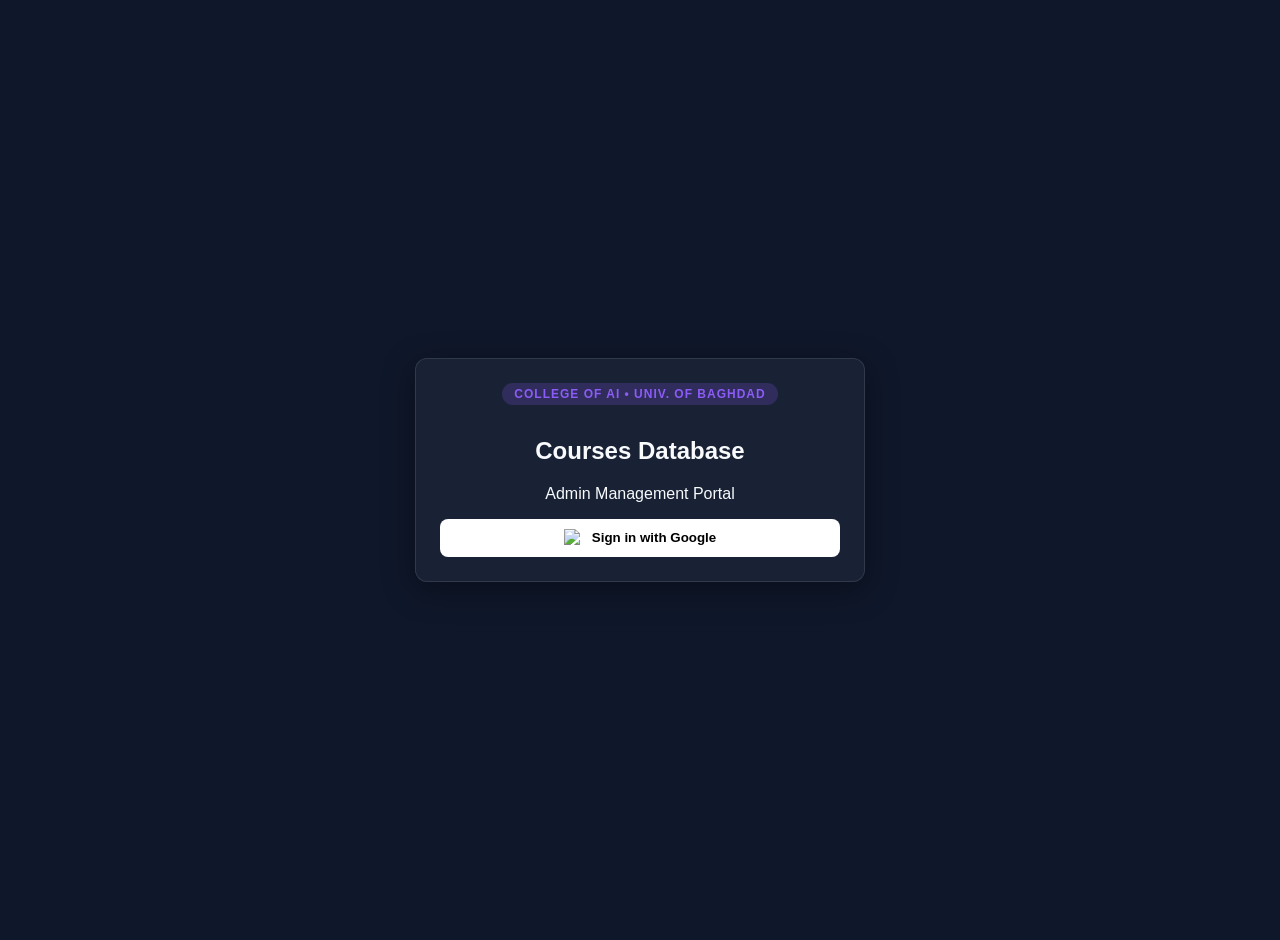
==== index.html @ d2c512f4 "Update index.html" ====
<!DOCTYPE html>
<html lang="en">
<head>
    <meta charset="UTF-8">
    <meta name="viewport" content="width=device-width, initial-scale=1.0">
    <title>Courses Database | Admin Panel</title>
    <link rel="stylesheet" href="style.css">

    <!-- Firebase SDKs -->
    <script src="https://www.gstatic.com/firebasejs/10.8.0/firebase-app-compat.js"></script>
    <script src="https://www.gstatic.com/firebasejs/10.8.0/firebase-auth-compat.js"></script>
    <script src="https://www.gstatic.com/firebasejs/10.8.0/firebase-firestore-compat.js"></script>
</head>
<body>

    <!-- SIGN-IN SCREEN (GOOGLE ONLY) -->
    <div id="login-container" class="center-container">
        <div class="glass-card login-card">
            <div class="brand-badge">COLLEGE OF AI • UNIV. OF BAGHDAD</div>
            <h2>Courses Database</h2>
            <p>Admin Management Portal</p>

            <button id="google-login-btn" class="btn-google">
                <img src="https://www.gstatic.com/firebasejs/ui/2.0.0/images/auth/google.svg" alt="Google Logo">
                Sign in with Google
            </button>

            <p id="access-denied" class="error-msg" style="display: none;"></p>
        </div>
    </div>

    <!-- MAIN ADMIN DASHBOARD -->
    <div id="dashboard-container" style="display: none;">
        
        <!-- ADMIN NAVIGATION HEADER -->
        <header class="navbar">
            <div class="brand-group">
                <div class="club-logo">🏛️</div>
                <div>
                    <h1><span class="gradient-text">Courses Database</span> Admin Panel</h1>
                    <p id="user-info" class="user-badge">College of AI • University of Baghdad</p>
                </div>
            </div>

            <nav class="admin-nav">
                <button class="nav-btn active" id="nav-btn-admin" onclick="switchPage('admin')">⚙️ Admin & Courses</button>
                <button class="nav-btn" id="nav-btn-attendance" onclick="switchPage('attendance')">📅 Attendance</button>
                <button class="nav-btn" id="nav-btn-grades" onclick="switchPage('grades')">📊 Gradebook</button>
            </nav>

            <button id="logout-btn" class="btn-logout">Exit System</button>
        </header>

        <main class="container">

            <!-- PAGE 1: ADMIN PANEL (COURSES & STUDENTS) -->
            <section id="page-admin" class="page-view active-page">
                
                <!-- Metrics Bar -->
                <div class="stats-grid">
                    <div class="stat-card">
                        <div class="stat-icon purple">📖</div>
                        <div>
                            <h3 id="stat-total-courses">0</h3>
                            <p>Active Courses</p>
                        </div>
                    </div>
                    <div class="stat-card">
                        <div class="stat-icon cyan">👥</div>
                        <div>
                            <h3 id="stat-total-students">0</h3>
                            <p>Total Registered Students</p>
                        </div>
                    </div>
                </div>

                <div class="grid-2 margin-top">
                    <!-- Course Creation Card -->
                    <div class="glass-card">
                        <h3>📖 1. Create New Course</h3>
                        <form id="course-form">
                            <input type="text" id="course-id" placeholder="Course Code (e.g., BIGDATA-101)" required>
                            <input type="text" id="course-name" placeholder="Course Title (e.g., Big Data Systems)" required>
                            <button type="submit" class="btn-primary">Add Course</button>
                        </form>

                        <div class="table-title">Active Courses List</div>
                        <div class="excel-scroll-container height-small">
                            <table class="excel-table">
                                <thead>
                                    <tr>
                                        <th>#</th>
                                        <th>Code</th>
                                        <th>Course Name</th>
                                        <th>Action</th>
                                    </tr>
                                </thead>
                                <tbody id="courses-admin-list"></tbody>
                            </table>
                        </div>
                    </div>

                    <!-- Student Enrollment Card -->
                    <div class="glass-card">
                        <h3>👥 2. Register & Assign Student to Course</h3>
                        <form id="student-form">
                            <input type="text" id="student-id" placeholder="Student ID (e.g., AI-2026-01)" required>
                            <input type="text" id="student-name" placeholder="Full Student Name" required>
                            <label>Select Enrolled Course:</label>
                            <select id="student-course-assign" required></select>
                            <button type="submit" class="btn-primary">Enroll Student</button>
                        </form>

                        <div class="table-title">Enrolled Students Database</div>
                        <div class="excel-scroll-container height-small">
                            <table class="excel-table">
                                <thead>
                                    <tr>
                                        <th>#</th>
                                        <th>Student ID</th>
                                        <th>Student Name</th>
                                        <th>Assigned Course</th>
                                        <th>Action</th>
                                    </tr>
                                </thead>
                                <tbody id="students-admin-list"></tbody>
                            </table>
                        </div>
                    </div>
                </div>
            </section>

            <!-- PAGE 2: ATTENDANCE MANAGEMENT -->
            <section id="page-attendance" class="page-view" style="display: none;">
                <div class="glass-card">
                    <div class="filter-bar">
                        <div class="filter-group">
                            <label>Select Course Module:</label>
                            <select id="attendance-course-select" onchange="renderAttendanceGrid()"></select>
                        </div>
                        <button class="btn-add-date" onclick="addNewAttendanceDate()">➕ Add Session Date</button>
                        <button class="btn-export" onclick="exportTableToCSV('attendance-table', 'Attendance')">📥 Export CSV</button>
                    </div>

                    <div class="system-header">
                        <h2>📅 Attendance Matrix (Score out of 100)</h2>
                        <span id="attendance-summary" class="summary-badge">Select a course to view roster</span>
                    </div>

                    <div class="excel-scroll-container">
                        <table id="attendance-table" class="excel-table">
                            <thead id="attendance-table-head"></thead>
                            <tbody id="attendance-table-body"></tbody>
                        </table>
                    </div>
                </div>
            </section>

            <!-- PAGE 3: GRADEBOOK MANAGEMENT -->
            <section id="page-grades" class="page-view" style="display: none;">
                <div class="glass-card">
                    <div class="filter-bar">
                        <div class="filter-group">
                            <label>Select Course Module:</label>
                            <select id="grade-course-select" onchange="renderGradebookGrid()"></select>
                        </div>
                        <button class="btn-export" onclick="exportTableToCSV('grades-table', 'Gradebook')">📥 Export CSV</button>
                    </div>

                    <div class="system-header">
                        <h2>📊 Course Gradebook Grid (Mark out of 100)</h2>
                        <span id="gradebook-summary" class="summary-badge">Course Average: -- / 100</span>
                    </div>

                    <div class="excel-scroll-container">
                        <table id="grades-table" class="excel-table">
                            <thead>
                                <tr>
                                    <th>#</th>
                                    <th class="sticky-col">Student ID</th>
                                    <th class="sticky-col-2">Student Name</th>
                                    <th>Quiz 1 <br><small>(/5)</small></th>
                                    <th>Quiz 2 <br><small>(/5)</small></th>
                                    <th>Assign 1 <br><small>(/5)</small></th>
                                    <th>Assign 2 <br><small>(/5)</small></th>
                                    <th>Project <br><small>(/10)</small></th>
                                    <th>Report <br><small>(/10)</small></th>
                                    <th>Midterm <br><small>(/10)</small></th>
                                    <th>Final <br><small>(/50)</small></th>
                                    <th>Total Score <br><small>(/100)</small></th>
                                    <th>Action</th>
                                </tr>
                            </thead>
                            <tbody id="grade-table-body"></tbody>
                        </table>
                    </div>
                </div>
            </section>

        </main>
    </div>

    <script src="app.js"></script>
</body>
</html>
---- style.css ----
/* =============================================================
   GLOBAL FONT CONFIGURATION (APTOS NARROW)
   ============================================================= */
@font-face {
    font-family: 'Aptos Narrow';
    src: local('Aptos Narrow'), local('AptosNarrow');
    font-weight: 400;
    font-style: normal;
}

@font-face {
    font-family: 'Aptos Narrow';
    src: local('Aptos Narrow Bold'), local('AptosNarrow-Bold');
    font-weight: 700;
    font-style: normal;
}

/* Force Aptos Narrow across all elements */
*, *::before, *::after, body, input, button, select, textarea, table, th, td, h1, h2, h3, h4, h5, h6 {
    font-family: 'Aptos Narrow', 'Aptos', 'Calibri', 'Arial Narrow', sans-serif !important;
}

/* Base Reset & Styling */
:root {
    --bg-dark: #0f172a;
    --card-bg: rgba(30, 41, 59, 0.7);
    --border-color: rgba(255, 255, 255, 0.1);
    --text-main: #f8fafc;
    --text-muted: #94a3b8;
    --accent-purple: #8b5cf6;
    --accent-cyan: #06b6d4;
    --danger: #ef4444;
    --success: #10b981;
}

body {
    margin: 0;
    padding: 0;
    background-color: var(--bg-dark);
    color: var(--text-main);
    min-height: 100vh;
}

/* Centered Glass Container */
.center-container {
    display: flex;
    justify-content: center;
    align-items: center;
    min-height: 100vh;
    padding: 20px;
}

.glass-card {
    background: var(--card-bg);
    backdrop-filter: blur(12px);
    border: 1px solid var(--border-color);
    border-radius: 12px;
    padding: 24px;
    box-shadow: 0 8px 32px 0 rgba(0, 0, 0, 0.37);
}

.login-card {
    width: 100%;
    max-width: 400px;
    text-align: center;
}

.brand-badge {
    display: inline-block;
    padding: 4px 12px;
    background: rgba(139, 92, 246, 0.2);
    color: var(--accent-purple);
    border-radius: 20px;
    font-size: 12px;
    font-weight: 700;
    letter-spacing: 1px;
    margin-bottom: 12px;
}

.gradient-text {
    background: linear-gradient(135deg, var(--accent-purple), var(--accent-cyan));
    -webkit-background-clip: text;
    -webkit-text-fill-color: transparent;
}

/* Navbar */
.navbar {
    display: flex;
    justify-content: space-between;
    align-items: center;
    padding: 16px 32px;
    background: rgba(15, 23, 42, 0.8);
    border-bottom: 1px solid var(--border-color);
}

.brand-group {
    display: flex;
    align-items: center;
    gap: 12px;
}

.brand-group h1 {
    margin: 0;
    font-size: 20px;
}

.user-badge {
    margin: 0;
    font-size: 12px;
    color: var(--text-muted);
}

.admin-nav {
    display: flex;
    gap: 8px;
}

.nav-btn {
    background: transparent;
    border: 1px solid transparent;
    color: var(--text-muted);
    padding: 8px 16px;
    border-radius: 8px;
    cursor: pointer;
    transition: all 0.2s ease;
    font-size: 14px;
}

.nav-btn.active, .nav-btn:hover {
    background: rgba(255, 255, 255, 0.05);
    color: var(--text-main);
    border-color: var(--border-color);
}

/* Buttons */
.btn-primary, .btn-google {
    width: 100%;
    padding: 10px 16px;
    border: none;
    border-radius: 8px;
    font-weight: 700;
    cursor: pointer;
    transition: transform 0.1s ease, background 0.2s ease;
}

.btn-primary {
    background: linear-gradient(135deg, var(--accent-purple), #6d28d9);
    color: #fff;
    margin-top: 10px;
}

.btn-google {
    background: #ffffff;
    color: #000;
    display: flex;
    align-items: center;
    justify-content: center;
    gap: 10px;
}

.btn-google img {
    width: 18px;
    height: 18px;
}

.btn-logout {
    background: rgba(239, 68, 68, 0.15);
    color: var(--danger);
    border: 1px solid rgba(239, 68, 68, 0.3);
    padding: 8px 16px;
    border-radius: 8px;
    cursor: pointer;
}

.btn-delete {
    background: rgba(239, 68, 68, 0.2);
    color: #fca5a5;
    border: none;
    padding: 4px 8px;
    border-radius: 4px;
    cursor: pointer;
    font-size: 12px;
}

.btn-add-date, .btn-export {
    background: rgba(255, 255, 255, 0.05);
    border: 1px solid var(--border-color);
    color: var(--text-main);
    padding: 8px 14px;
    border-radius: 6px;
    cursor: pointer;
}

/* Layout Grid & Forms */
.container {
    padding: 24px 32px;
}

.grid-2 {
    display: grid;
    grid-template-columns: 1fr 1fr;
    gap: 20px;
}

.margin-top {
    margin-top: 20px;
}

.stats-grid {
    display: grid;
    grid-template-columns: repeat(auto-fit, minmax(200px, 1fr));
    gap: 16px;
}

.stat-card {
    background: var(--card-bg);
    border: 1px solid var(--border-color);
    border-radius: 10px;
    padding: 16px;
    display: flex;
    align-items: center;
    gap: 16px;
}

.stat-icon {
    font-size: 24px;
    padding: 10px;
    border-radius: 8px;
}

.stat-icon.purple { background: rgba(139, 92, 246, 0.2); }
.stat-icon.cyan { background: rgba(6, 182, 212, 0.2); }

form input, form select, .filter-bar select {
    width: 100%;
    padding: 10px;
    margin-bottom: 10px;
    background: rgba(15, 23, 42, 0.6);
    border: 1px solid var(--border-color);
    border-radius: 6px;
    color: #fff;
    box-sizing: border-box;
}

.filter-bar {
    display: flex;
    gap: 16px;
    align-items: flex-end;
    margin-bottom: 16px;
}

.filter-group {
    flex-grow: 1;
}

/* Excel Tables */
.excel-scroll-container {
    overflow-x: auto;
    margin-top: 12px;
    border: 1px solid var(--border-color);
    border-radius: 8px;
}

.height-small {
    max-height: 250px;
    overflow-y: auto;
}

.excel-table {
    width: 100%;
    border-collapse: collapse;
    font-size: 13px;
    text-align: left;
}

.excel-table th, .excel-table td {
    padding: 10px;
    border-bottom: 1px solid var(--border-color);
    border-right: 1px solid var(--border-color);
    white-space: nowrap;
}

.excel-table th {
    background: rgba(15, 23, 42, 0.9);
    color: var(--text-muted);
}

.code-tag {
    background: rgba(6, 182, 212, 0.15);
    color: var(--accent-cyan);
    padding: 2px 6px;
    border-radius: 4px;
    font-weight: 700;
}

.cell-input {
    width: 50px;
    padding: 4px;
    text-align: center;
    background: transparent;
    border: 1px solid var(--border-color);
    color: #fff;
    border-radius: 4px;
}

.btn-grid-status {
    width: 28px;
    height: 28px;
    border: none;
    border-radius: 4px;
    font-weight: bold;
    cursor: pointer;
}

.btn-grid-status.present { background: var(--success); color: #fff; }
.btn-grid-status.absent { background: var(--danger); color: #fff; }

.total-score { color: var(--accent-cyan); }
.error-msg { color: var(--danger); font-size: 13px; margin-top: 10px; }
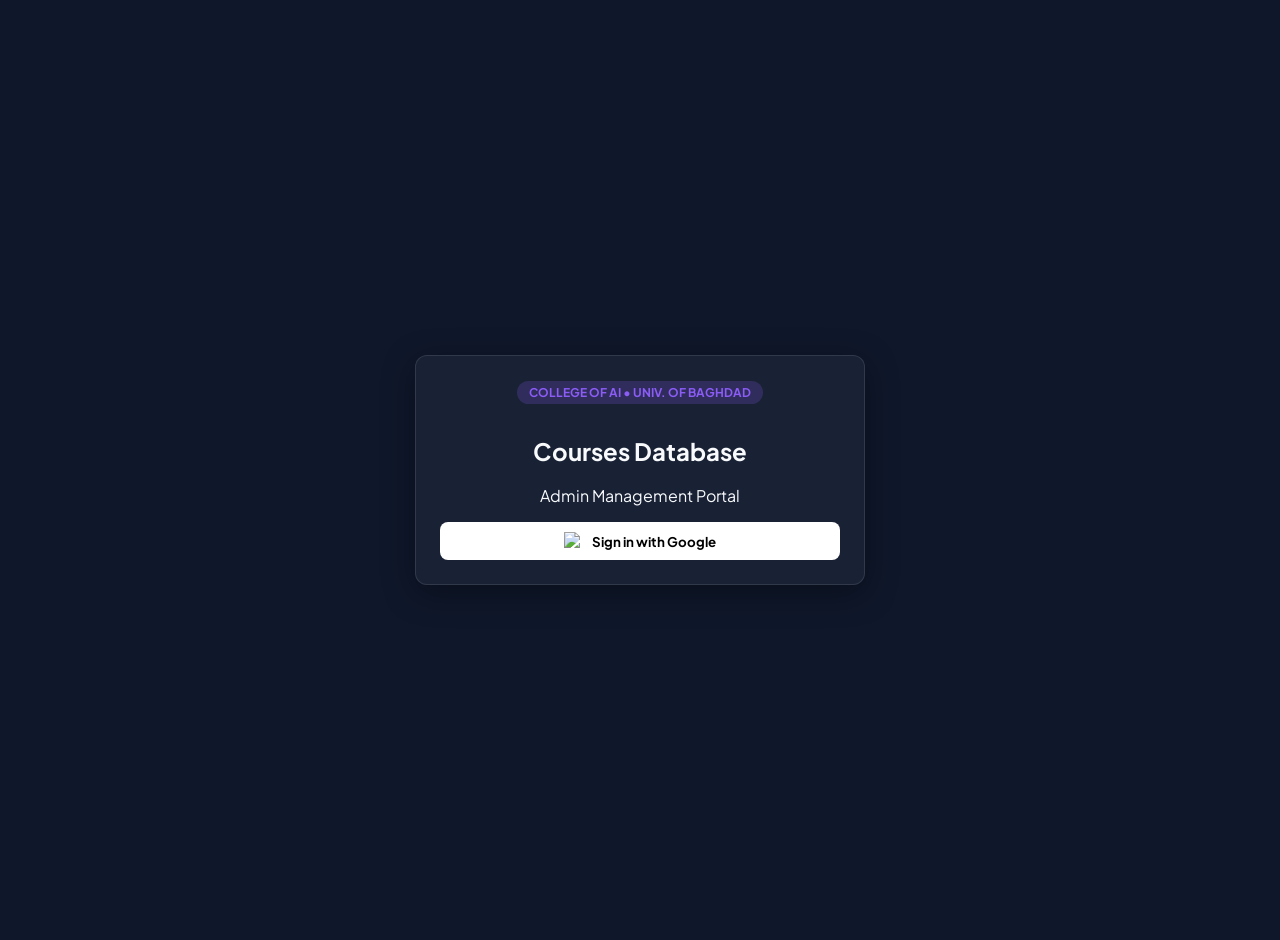
==== commit 49b4cc91: "Update index.html" ====
--- a/index.html
+++ b/index.html
@@ -4,9 +4,15 @@
     <meta charset="UTF-8">
     <meta name="viewport" content="width=device-width, initial-scale=1.0">
     <title>Courses Database | Admin Panel</title>
+    
+    <!-- Modern AI Club Web Fonts -->
+    <link rel="preconnect" href="https://fonts.googleapis.com">
+    <link rel="preconnect" href="https://fonts.gstatic.com" crossorigin>
+    <link href="https://fonts.googleapis.com/css2?family=Inter:wght@400;500;600;700&family=Plus+Jakarta+Sans:wght@400;500;600;700;800&display=swap" rel="stylesheet">
+    
     <link rel="stylesheet" href="style.css">
 
-    <!-- Firebase SDKs -->
+    <!-- Firebase Compat SDKs -->
     <script src="https://www.gstatic.com/firebasejs/10.8.0/firebase-app-compat.js"></script>
     <script src="https://www.gstatic.com/firebasejs/10.8.0/firebase-auth-compat.js"></script>
     <script src="https://www.gstatic.com/firebasejs/10.8.0/firebase-firestore-compat.js"></script>
@@ -48,7 +54,7 @@
                 <button class="nav-btn" id="nav-btn-grades" onclick="switchPage('grades')">📊 Gradebook</button>
             </nav>
 
-            <button id="logout-btn" class="btn-logout">Exit System</button>
+            <button id="logout-btn" class="btn-logout">Sign Out</button>
         </header>
 
         <main class="container">
@@ -56,7 +62,6 @@
             <!-- PAGE 1: ADMIN PANEL (COURSES & STUDENTS) -->
             <section id="page-admin" class="page-view active-page">
                 
-                <!-- Metrics Bar -->
                 <div class="stats-grid">
                     <div class="stat-card">
                         <div class="stat-icon purple">📖</div>
@@ -75,7 +80,7 @@
                 </div>
 
                 <div class="grid-2 margin-top">
-                    <!-- Course Creation Card -->
+                    <!-- Course Creation -->
                     <div class="glass-card">
                         <h3>📖 1. Create New Course</h3>
                         <form id="course-form">
@@ -100,7 +105,7 @@
                         </div>
                     </div>
 
-                    <!-- Student Enrollment Card -->
+                    <!-- Student Enrollment -->
                     <div class="glass-card">
                         <h3>👥 2. Register & Assign Student to Course</h3>
                         <form id="student-form">
@@ -138,7 +143,7 @@
                             <label>Select Course Module:</label>
                             <select id="attendance-course-select" onchange="renderAttendanceGrid()"></select>
                         </div>
-                        <button class="btn-add-date" onclick="addNewAttendanceDate()">➕ Add Session Date</button>
+                        <button class="btn-add-date" onclick="addNewAttendanceDate()">➕ Add Session / Date</button>
                         <button class="btn-export" onclick="exportTableToCSV('attendance-table', 'Attendance')">📥 Export CSV</button>
                     </div>
 
--- a/style.css
+++ b/style.css
@@ -1,26 +1,12 @@
 /* =============================================================
-   GLOBAL FONT CONFIGURATION (APTOS NARROW)
+   GLOBAL FONTS (PLUS JAKARTA SANS & INTER)
    ============================================================= */
-@font-face {
-    font-family: 'Aptos Narrow';
-    src: local('Aptos Narrow'), local('AptosNarrow');
-    font-weight: 400;
-    font-style: normal;
+@import url('https://fonts.googleapis.com/css2?family=Inter:wght@400;500;600;700&family=Plus+Jakarta+Sans:wght@400;500;600;700;800&display=swap');
+
+*, *::before, *::after, body, input, button, select, textarea, table, th, td, h1, h2, h3, h4, h5, h6 {
+    font-family: 'Plus Jakarta Sans', 'Inter', -apple-system, BlinkMacSystemFont, "Segoe UI", Roboto, sans-serif !important;
 }
 
-@font-face {
-    font-family: 'Aptos Narrow';
-    src: local('Aptos Narrow Bold'), local('AptosNarrow-Bold');
-    font-weight: 700;
-    font-style: normal;
-}
-
-/* Force Aptos Narrow across all elements */
-*, *::before, *::after, body, input, button, select, textarea, table, th, td, h1, h2, h3, h4, h5, h6 {
-    font-family: 'Aptos Narrow', 'Aptos', 'Calibri', 'Arial Narrow', sans-serif !important;
-}
-
-/* Base Reset & Styling */
 :root {
     --bg-dark: #0f172a;
     --card-bg: rgba(30, 41, 59, 0.7);
@@ -41,7 +27,6 @@
     min-height: 100vh;
 }
 
-/* Centered Glass Container */
 .center-container {
     display: flex;
     justify-content: center;
@@ -73,7 +58,6 @@
     border-radius: 20px;
     font-size: 12px;
     font-weight: 700;
-    letter-spacing: 1px;
     margin-bottom: 12px;
 }
 
@@ -83,7 +67,6 @@
     -webkit-text-fill-color: transparent;
 }
 
-/* Navbar */
 .navbar {
     display: flex;
     justify-content: space-between;
@@ -99,21 +82,10 @@
     gap: 12px;
 }
 
-.brand-group h1 {
-    margin: 0;
-    font-size: 20px;
-}
+.brand-group h1 { margin: 0; font-size: 20px; }
+.user-badge { margin: 0; font-size: 12px; color: var(--text-muted); }
 
-.user-badge {
-    margin: 0;
-    font-size: 12px;
-    color: var(--text-muted);
-}
-
-.admin-nav {
-    display: flex;
-    gap: 8px;
-}
+.admin-nav { display: flex; gap: 8px; }
 
 .nav-btn {
     background: transparent;
@@ -122,8 +94,8 @@
     padding: 8px 16px;
     border-radius: 8px;
     cursor: pointer;
-    transition: all 0.2s ease;
     font-size: 14px;
+    font-weight: 600;
 }
 
 .nav-btn.active, .nav-btn:hover {
@@ -132,7 +104,6 @@
     border-color: var(--border-color);
 }
 
-/* Buttons */
 .btn-primary, .btn-google {
     width: 100%;
     padding: 10px 16px;
@@ -140,28 +111,11 @@
     border-radius: 8px;
     font-weight: 700;
     cursor: pointer;
-    transition: transform 0.1s ease, background 0.2s ease;
 }
 
-.btn-primary {
-    background: linear-gradient(135deg, var(--accent-purple), #6d28d9);
-    color: #fff;
-    margin-top: 10px;
-}
-
-.btn-google {
-    background: #ffffff;
-    color: #000;
-    display: flex;
-    align-items: center;
-    justify-content: center;
-    gap: 10px;
-}
-
-.btn-google img {
-    width: 18px;
-    height: 18px;
-}
+.btn-primary { background: linear-gradient(135deg, var(--accent-purple), #6d28d9); color: #fff; margin-top: 10px; }
+.btn-google { background: #ffffff; color: #000; display: flex; align-items: center; justify-content: center; gap: 10px; }
+.btn-google img { width: 18px; height: 18px; }
 
 .btn-logout {
     background: rgba(239, 68, 68, 0.15);
@@ -170,6 +124,7 @@
     padding: 8px 16px;
     border-radius: 8px;
     cursor: pointer;
+    font-weight: 600;
 }
 
 .btn-delete {
@@ -189,45 +144,16 @@
     padding: 8px 14px;
     border-radius: 6px;
     cursor: pointer;
+    font-weight: 600;
 }
 
-/* Layout Grid & Forms */
-.container {
-    padding: 24px 32px;
-}
+.container { padding: 24px 32px; }
+.grid-2 { display: grid; grid-template-columns: 1fr 1fr; gap: 20px; }
+.margin-top { margin-top: 20px; }
 
-.grid-2 {
-    display: grid;
-    grid-template-columns: 1fr 1fr;
-    gap: 20px;
-}
-
-.margin-top {
-    margin-top: 20px;
-}
-
-.stats-grid {
-    display: grid;
-    grid-template-columns: repeat(auto-fit, minmax(200px, 1fr));
-    gap: 16px;
-}
-
-.stat-card {
-    background: var(--card-bg);
-    border: 1px solid var(--border-color);
-    border-radius: 10px;
-    padding: 16px;
-    display: flex;
-    align-items: center;
-    gap: 16px;
-}
-
-.stat-icon {
-    font-size: 24px;
-    padding: 10px;
-    border-radius: 8px;
-}
-
+.stats-grid { display: grid; grid-template-columns: repeat(auto-fit, minmax(200px, 1fr)); gap: 16px; }
+.stat-card { background: var(--card-bg); border: 1px solid var(--border-color); border-radius: 10px; padding: 16px; display: flex; align-items: center; gap: 16px; }
+.stat-icon { font-size: 24px; padding: 10px; border-radius: 8px; }
 .stat-icon.purple { background: rgba(139, 92, 246, 0.2); }
 .stat-icon.cyan { background: rgba(6, 182, 212, 0.2); }
 
@@ -242,78 +168,22 @@
     box-sizing: border-box;
 }
 
-.filter-bar {
-    display: flex;
-    gap: 16px;
-    align-items: flex-end;
-    margin-bottom: 16px;
-}
+.filter-bar { display: flex; gap: 16px; align-items: flex-end; margin-bottom: 16px; }
+.filter-group { flex-grow: 1; }
 
-.filter-group {
-    flex-grow: 1;
-}
+/* Sticky Left Columns for Wide Tables (16-48 sessions) */
+.excel-scroll-container { overflow-x: auto; margin-top: 12px; border: 1px solid var(--border-color); border-radius: 8px; }
+.height-small { max-height: 250px; overflow-y: auto; }
 
-/* Excel Tables */
-.excel-scroll-container {
-    overflow-x: auto;
-    margin-top: 12px;
-    border: 1px solid var(--border-color);
-    border-radius: 8px;
-}
+.excel-table { width: 100%; border-collapse: collapse; font-size: 13px; text-align: left; }
+.excel-table th, .excel-table td { padding: 10px; border-bottom: 1px solid var(--border-color); border-right: 1px solid var(--border-color); white-space: nowrap; }
+.excel-table th { background: rgba(15, 23, 42, 0.9); color: var(--text-muted); }
 
-.height-small {
-    max-height: 250px;
-    overflow-y: auto;
-}
-
-.excel-table {
-    width: 100%;
-    border-collapse: collapse;
-    font-size: 13px;
-    text-align: left;
-}
-
-.excel-table th, .excel-table td {
-    padding: 10px;
-    border-bottom: 1px solid var(--border-color);
-    border-right: 1px solid var(--border-color);
-    white-space: nowrap;
-}
-
-.excel-table th {
-    background: rgba(15, 23, 42, 0.9);
-    color: var(--text-muted);
-}
-
-.code-tag {
-    background: rgba(6, 182, 212, 0.15);
-    color: var(--accent-cyan);
-    padding: 2px 6px;
-    border-radius: 4px;
-    font-weight: 700;
-}
-
-.cell-input {
-    width: 50px;
-    padding: 4px;
-    text-align: center;
-    background: transparent;
-    border: 1px solid var(--border-color);
-    color: #fff;
-    border-radius: 4px;
-}
-
-.btn-grid-status {
-    width: 28px;
-    height: 28px;
-    border: none;
-    border-radius: 4px;
-    font-weight: bold;
-    cursor: pointer;
-}
-
+.code-tag { background: rgba(6, 182, 212, 0.15); color: var(--accent-cyan); padding: 2px 6px; border-radius: 4px; font-weight: 700; }
+.cell-input { width: 50px; padding: 4px; text-align: center; background: transparent; border: 1px solid var(--border-color); color: #fff; border-radius: 4px; }
+.btn-grid-status { width: 28px; height: 28px; border: none; border-radius: 4px; font-weight: bold; cursor: pointer; }
 .btn-grid-status.present { background: var(--success); color: #fff; }
 .btn-grid-status.absent { background: var(--danger); color: #fff; }
 
 .total-score { color: var(--accent-cyan); }
-.error-msg { color: var(--danger); font-size: 13px; margin-top: 10px; }
+.error-msg { color: var(--danger); font-size: 13px; margin-top: 10px; word-break: break-word; }
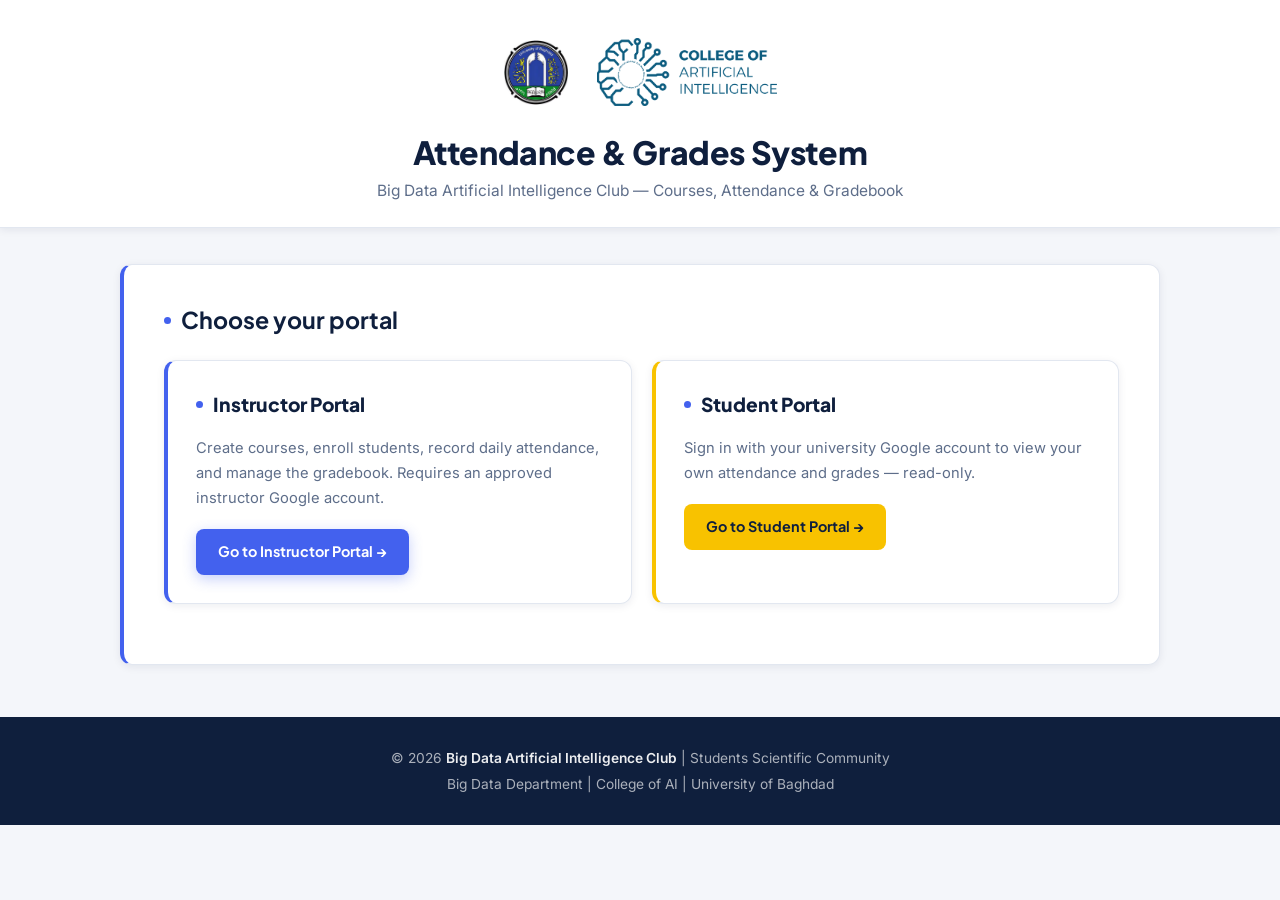
==== commit 72245a30: "Add files via upload" ====
--- a/index.html
+++ b/index.html
@@ -1,210 +1,55 @@
 <!DOCTYPE html>
 <html lang="en">
 <head>
-    <meta charset="UTF-8">
-    <meta name="viewport" content="width=device-width, initial-scale=1.0">
-    <title>Courses Database | Admin Panel</title>
-    
-    <!-- Modern AI Club Web Fonts -->
-    <link rel="preconnect" href="https://fonts.googleapis.com">
-    <link rel="preconnect" href="https://fonts.gstatic.com" crossorigin>
-    <link href="https://fonts.googleapis.com/css2?family=Inter:wght@400;500;600;700&family=Plus+Jakarta+Sans:wght@400;500;600;700;800&display=swap" rel="stylesheet">
-    
-    <link rel="stylesheet" href="style.css">
-
-    <!-- Firebase Compat SDKs -->
-    <script src="https://www.gstatic.com/firebasejs/10.8.0/firebase-app-compat.js"></script>
-    <script src="https://www.gstatic.com/firebasejs/10.8.0/firebase-auth-compat.js"></script>
-    <script src="https://www.gstatic.com/firebasejs/10.8.0/firebase-firestore-compat.js"></script>
+  <meta charset="UTF-8">
+  <title>Attendance & Grades — Big Data AI Club</title>
+  <link rel="stylesheet" href="style.css">
+  <link rel="stylesheet" href="dashboard.css">
+  <link rel="icon" type="image/png" href="favicon.png">
+  <meta name="viewport" content="width=device-width, initial-scale=1.0">
+  <link rel="preconnect" href="https://fonts.googleapis.com">
+  <link rel="preconnect" href="https://fonts.gstatic.com" crossorigin>
+  <link href="https://fonts.googleapis.com/css2?family=Plus+Jakarta+Sans:wght@400;600;700;800&family=Inter:wght@400;500;600&display=swap" rel="stylesheet">
 </head>
 <body>
+  <header>
+    <div class="logo-container">
+      <a href="https://uobaghdad.edu.iq/" target="_blank">
+        <img src="logo3.png" alt="University of Baghdad Logo" class="club-logo" style="height:65px;width:65px;object-fit:contain;">
+      </a>
+      <a href="https://en.coai.uobaghdad.edu.iq/" target="_blank">
+        <img src="coai-english-logo.png" alt="College of AI Logo" class="club-logo" style="height:80px;width:auto;object-fit:contain;">
+      </a>
+    </div>
+    <h1>Attendance &amp; Grades System</h1>
+    <p>Big Data Artificial Intelligence Club — Courses, Attendance &amp; Gradebook</p>
+  </header>
 
-    <!-- SIGN-IN SCREEN (GOOGLE ONLY) -->
-    <div id="login-container" class="center-container">
-        <div class="glass-card login-card">
-            <div class="brand-badge">COLLEGE OF AI • UNIV. OF BAGHDAD</div>
-            <h2>Courses Database</h2>
-            <p>Admin Management Portal</p>
+  <section>
+    <h2>Choose your portal</h2>
+    <div class="grid-2" style="margin-top:20px;">
+      <div class="dash-panel" style="border-left-color:var(--indigo);">
+        <h2 style="border:none;">Instructor Portal</h2>
+        <p style="color:var(--text-muted); font-size:0.92em; margin-bottom:18px; line-height:1.7;">
+          Create courses, enroll students, record daily attendance, and manage the gradebook.
+          Requires an approved instructor Google account.
+        </p>
+        <a href="teacher.html" class="btn btn-primary" style="text-decoration:none; display:inline-block;">Go to Instructor Portal →</a>
+      </div>
+      <div class="dash-panel" style="border-left-color:var(--gold);">
+        <h2 style="border:none;">Student Portal</h2>
+        <p style="color:var(--text-muted); font-size:0.92em; margin-bottom:18px; line-height:1.7;">
+          Sign in with your university Google account to view your own attendance and grades — read-only.
+        </p>
+        <a href="student.html" class="btn btn-gold" style="text-decoration:none; display:inline-block;">Go to Student Portal →</a>
+      </div>
+    </div>
+  </section>
 
-            <button id="google-login-btn" class="btn-google">
-                <img src="https://www.gstatic.com/firebasejs/ui/2.0.0/images/auth/google.svg" alt="Google Logo">
-                Sign in with Google
-            </button>
-
-            <p id="access-denied" class="error-msg" style="display: none;"></p>
-        </div>
-    </div>
-
-    <!-- MAIN ADMIN DASHBOARD -->
-    <div id="dashboard-container" style="display: none;">
-        
-        <!-- ADMIN NAVIGATION HEADER -->
-        <header class="navbar">
-            <div class="brand-group">
-                <div class="club-logo">🏛️</div>
-                <div>
-                    <h1><span class="gradient-text">Courses Database</span> Admin Panel</h1>
-                    <p id="user-info" class="user-badge">College of AI • University of Baghdad</p>
-                </div>
-            </div>
-
-            <nav class="admin-nav">
-                <button class="nav-btn active" id="nav-btn-admin" onclick="switchPage('admin')">⚙️ Admin & Courses</button>
-                <button class="nav-btn" id="nav-btn-attendance" onclick="switchPage('attendance')">📅 Attendance</button>
-                <button class="nav-btn" id="nav-btn-grades" onclick="switchPage('grades')">📊 Gradebook</button>
-            </nav>
-
-            <button id="logout-btn" class="btn-logout">Sign Out</button>
-        </header>
-
-        <main class="container">
-
-            <!-- PAGE 1: ADMIN PANEL (COURSES & STUDENTS) -->
-            <section id="page-admin" class="page-view active-page">
-                
-                <div class="stats-grid">
-                    <div class="stat-card">
-                        <div class="stat-icon purple">📖</div>
-                        <div>
-                            <h3 id="stat-total-courses">0</h3>
-                            <p>Active Courses</p>
-                        </div>
-                    </div>
-                    <div class="stat-card">
-                        <div class="stat-icon cyan">👥</div>
-                        <div>
-                            <h3 id="stat-total-students">0</h3>
-                            <p>Total Registered Students</p>
-                        </div>
-                    </div>
-                </div>
-
-                <div class="grid-2 margin-top">
-                    <!-- Course Creation -->
-                    <div class="glass-card">
-                        <h3>📖 1. Create New Course</h3>
-                        <form id="course-form">
-                            <input type="text" id="course-id" placeholder="Course Code (e.g., BIGDATA-101)" required>
-                            <input type="text" id="course-name" placeholder="Course Title (e.g., Big Data Systems)" required>
-                            <button type="submit" class="btn-primary">Add Course</button>
-                        </form>
-
-                        <div class="table-title">Active Courses List</div>
-                        <div class="excel-scroll-container height-small">
-                            <table class="excel-table">
-                                <thead>
-                                    <tr>
-                                        <th>#</th>
-                                        <th>Code</th>
-                                        <th>Course Name</th>
-                                        <th>Action</th>
-                                    </tr>
-                                </thead>
-                                <tbody id="courses-admin-list"></tbody>
-                            </table>
-                        </div>
-                    </div>
-
-                    <!-- Student Enrollment -->
-                    <div class="glass-card">
-                        <h3>👥 2. Register & Assign Student to Course</h3>
-                        <form id="student-form">
-                            <input type="text" id="student-id" placeholder="Student ID (e.g., AI-2026-01)" required>
-                            <input type="text" id="student-name" placeholder="Full Student Name" required>
-                            <label>Select Enrolled Course:</label>
-                            <select id="student-course-assign" required></select>
-                            <button type="submit" class="btn-primary">Enroll Student</button>
-                        </form>
-
-                        <div class="table-title">Enrolled Students Database</div>
-                        <div class="excel-scroll-container height-small">
-                            <table class="excel-table">
-                                <thead>
-                                    <tr>
-                                        <th>#</th>
-                                        <th>Student ID</th>
-                                        <th>Student Name</th>
-                                        <th>Assigned Course</th>
-                                        <th>Action</th>
-                                    </tr>
-                                </thead>
-                                <tbody id="students-admin-list"></tbody>
-                            </table>
-                        </div>
-                    </div>
-                </div>
-            </section>
-
-            <!-- PAGE 2: ATTENDANCE MANAGEMENT -->
-            <section id="page-attendance" class="page-view" style="display: none;">
-                <div class="glass-card">
-                    <div class="filter-bar">
-                        <div class="filter-group">
-                            <label>Select Course Module:</label>
-                            <select id="attendance-course-select" onchange="renderAttendanceGrid()"></select>
-                        </div>
-                        <button class="btn-add-date" onclick="addNewAttendanceDate()">➕ Add Session / Date</button>
-                        <button class="btn-export" onclick="exportTableToCSV('attendance-table', 'Attendance')">📥 Export CSV</button>
-                    </div>
-
-                    <div class="system-header">
-                        <h2>📅 Attendance Matrix (Score out of 100)</h2>
-                        <span id="attendance-summary" class="summary-badge">Select a course to view roster</span>
-                    </div>
-
-                    <div class="excel-scroll-container">
-                        <table id="attendance-table" class="excel-table">
-                            <thead id="attendance-table-head"></thead>
-                            <tbody id="attendance-table-body"></tbody>
-                        </table>
-                    </div>
-                </div>
-            </section>
-
-            <!-- PAGE 3: GRADEBOOK MANAGEMENT -->
-            <section id="page-grades" class="page-view" style="display: none;">
-                <div class="glass-card">
-                    <div class="filter-bar">
-                        <div class="filter-group">
-                            <label>Select Course Module:</label>
-                            <select id="grade-course-select" onchange="renderGradebookGrid()"></select>
-                        </div>
-                        <button class="btn-export" onclick="exportTableToCSV('grades-table', 'Gradebook')">📥 Export CSV</button>
-                    </div>
-
-                    <div class="system-header">
-                        <h2>📊 Course Gradebook Grid (Mark out of 100)</h2>
-                        <span id="gradebook-summary" class="summary-badge">Course Average: -- / 100</span>
-                    </div>
-
-                    <div class="excel-scroll-container">
-                        <table id="grades-table" class="excel-table">
-                            <thead>
-                                <tr>
-                                    <th>#</th>
-                                    <th class="sticky-col">Student ID</th>
-                                    <th class="sticky-col-2">Student Name</th>
-                                    <th>Quiz 1 <br><small>(/5)</small></th>
-                                    <th>Quiz 2 <br><small>(/5)</small></th>
-                                    <th>Assign 1 <br><small>(/5)</small></th>
-                                    <th>Assign 2 <br><small>(/5)</small></th>
-                                    <th>Project <br><small>(/10)</small></th>
-                                    <th>Report <br><small>(/10)</small></th>
-                                    <th>Midterm <br><small>(/10)</small></th>
-                                    <th>Final <br><small>(/50)</small></th>
-                                    <th>Total Score <br><small>(/100)</small></th>
-                                    <th>Action</th>
-                                </tr>
-                            </thead>
-                            <tbody id="grade-table-body"></tbody>
-                        </table>
-                    </div>
-                </div>
-            </section>
-
-        </main>
-    </div>
-
-    <script src="app.js"></script>
+  <footer>
+    <p>&copy; <span id="footerYear">2026</span> <strong>Big Data Artificial Intelligence Club</strong> | Students Scientific Community</p>
+    <p>Big Data Department | College of AI | University of Baghdad</p>
+  </footer>
+  <script>document.getElementById('footerYear').textContent = new Date().getFullYear();</script>
 </body>
 </html>
--- a/style.css
+++ b/style.css
@@ -1,189 +1,509 @@
-/* =============================================================
-   GLOBAL FONTS (PLUS JAKARTA SANS & INTER)
-   ============================================================= */
-@import url('https://fonts.googleapis.com/css2?family=Inter:wght@400;500;600;700&family=Plus+Jakarta+Sans:wght@400;500;600;700;800&display=swap');
-
-*, *::before, *::after, body, input, button, select, textarea, table, th, td, h1, h2, h3, h4, h5, h6 {
-    font-family: 'Plus Jakarta Sans', 'Inter', -apple-system, BlinkMacSystemFont, "Segoe UI", Roboto, sans-serif !important;
-}
+/* =============================================
+   BIG DATA AI CLUB — Modern Responsive CSS
+   Fonts: Plus Jakarta Sans + Inter
+   ============================================= */
+
+@import url('https://fonts.googleapis.com/css2?family=Plus+Jakarta+Sans:wght@400;600;700;800&family=Inter:wght@400;500;600&display=swap');
+
+*, *::before, *::after { box-sizing: border-box; margin: 0; padding: 0; }
 
 :root {
-    --bg-dark: #0f172a;
-    --card-bg: rgba(30, 41, 59, 0.7);
-    --border-color: rgba(255, 255, 255, 0.1);
-    --text-main: #f8fafc;
-    --text-muted: #94a3b8;
-    --accent-purple: #8b5cf6;
-    --accent-cyan: #06b6d4;
-    --danger: #ef4444;
-    --success: #10b981;
-}
-
-body {
-    margin: 0;
+  --navy:         #0F1F3D;
+  --indigo:       #4361EE;
+  --indigo-light: #6B83F2;
+  --indigo-pale:  #EEF2FF;
+  --gold:         #F8C200;
+  --white:        #FFFFFF;
+  --surface:      #F4F6FA;
+  --card:         #FFFFFF;
+  --border:       #E2E7F0;
+  --text-main:    #1A2340;
+  --text-muted:   #5E6E8A;
+  --shadow-sm:    0 2px 8px rgba(15,31,61,0.08);
+  --shadow-md:    0 6px 24px rgba(15,31,61,0.13);
+  --radius:       12px;
+}
+
+html {
+  font-family: 'Inter', system-ui, sans-serif;
+  font-size: 16px;
+  color: var(--text-main);
+  background: var(--surface);
+  line-height: 1.65;
+  -webkit-font-smoothing: antialiased;
+}
+
+/* ── HEADER ── */
+header {
+  text-align: center;
+  padding: 32px 24px 24px;
+  background: var(--white);
+  border-bottom: 1px solid var(--border);
+  box-shadow: var(--shadow-sm);
+}
+
+.logo-container {
+  display: flex;
+  justify-content: center;
+  align-items: center;
+  gap: 28px;
+  margin-bottom: 14px;
+  flex-wrap: wrap;
+}
+
+.club-logo {
+  height: 68px;
+  max-width: 180px;
+  object-fit: contain;
+  transition: transform 0.25s ease, opacity 0.2s ease;
+}
+.club-logo:hover { transform: scale(1.05); opacity: 0.88; }
+
+header h1 {
+  font-family: 'Plus Jakarta Sans', sans-serif;
+  font-size: 2em;
+  font-weight: 800;
+  color: var(--navy);
+  margin: 0 0 6px;
+  letter-spacing: -0.4px;
+  line-height: 1.2;
+}
+header h1 a { color: inherit; text-decoration: none; }
+
+/* Subtitle — always one line, ellipsis if needed */
+header p {
+  font-size: 0.97em;
+  color: var(--text-muted);
+  white-space: nowrap;
+  overflow: hidden;
+  text-overflow: ellipsis;
+  max-width: 100%;
+  margin: 0 auto;
+}
+
+/* ── NEWS BAR ── */
+.news-bar {
+  background: var(--indigo-pale);
+  border-bottom: 2px solid var(--indigo-light);
+}
+.news-bar-inner {
+  display: flex;
+  align-items: center;
+  max-width: 1040px;
+  margin: 0 auto;
+  padding: 9px 20px;
+  gap: 12px;
+}
+
+.news-label {
+  font-family: 'Plus Jakarta Sans', sans-serif;
+  font-weight: 700;
+  font-size: 0.72em;
+  letter-spacing: 0.1em;
+  text-transform: uppercase;
+  color: var(--white);
+  background: var(--indigo);
+  padding: 3px 11px;
+  border-radius: 20px;
+  white-space: nowrap;
+  flex-shrink: 0;
+}
+
+.news-slider-vertical {
+  position: relative;
+  height: 32px;
+  overflow: hidden;
+  flex: 1;
+  min-width: 0;
+}
+.news-slider-vertical .slide-track {
+  display: flex;
+  flex-direction: column;
+  transition: transform 0.5s cubic-bezier(0.4,0,0.2,1);
+}
+.news-slider-vertical .slide {
+  height: 32px;
+  display: flex;
+  align-items: center;
+  min-width: 0;
+}
+.news-slider-vertical .slide p {
+  margin: 0;
+  font-size: 0.92em;
+  font-weight: 500;
+  color: var(--navy);
+  white-space: nowrap;
+  overflow: hidden;
+  text-overflow: ellipsis;
+}
+
+/* ── NAVIGATION ── */
+nav {
+  display: flex;
+  align-items: center;
+  justify-content: center;
+  flex-wrap: wrap;
+  background: var(--navy);
+  padding: 0 16px;
+  box-shadow: 0 4px 16px rgba(15,31,61,0.2);
+  position: sticky;
+  top: 0;
+  z-index: 100;
+}
+
+.nav-toggle {
+  display: none;
+  background: none;
+  border: none;
+  cursor: pointer;
+  padding: 16px 4px;
+  flex-direction: column;
+  gap: 5px;
+  margin-left: auto;
+}
+.nav-toggle span {
+  display: block;
+  width: 22px;
+  height: 2px;
+  background: var(--white);
+  border-radius: 2px;
+  transition: all 0.25s ease;
+}
+
+.nav-links {
+  display: flex;
+  flex-wrap: wrap;
+  align-items: center;
+  justify-content: center;
+}
+
+nav a, nav .dropbtn {
+  color: rgba(255,255,255,0.85);
+  text-decoration: none;
+  padding: 15px 14px;
+  font-size: 0.88em;
+  font-weight: 600;
+  letter-spacing: 0.02em;
+  transition: color 0.18s, background 0.18s;
+  position: relative;
+  display: inline-block;
+  background: none;
+  border: none;
+  cursor: pointer;
+  white-space: nowrap;
+  font-family: inherit;
+}
+
+nav a::after {
+  content: '';
+  position: absolute;
+  bottom: 8px; left: 14px; right: 14px;
+  height: 2px;
+  background: var(--gold);
+  border-radius: 2px;
+  transform: scaleX(0);
+  transition: transform 0.22s ease;
+}
+nav a:hover { color: var(--white); background: rgba(255,255,255,0.08); border-radius: 6px; }
+nav a:hover::after { transform: scaleX(1); }
+nav .dropbtn:hover { color: var(--white); background: rgba(255,255,255,0.08); border-radius: 6px; }
+
+/* ── DROPDOWN ── */
+.dropdown { position: relative; }
+
+/* invisible padding bridge — mouse never leaves the element */
+.dropdown-content {
+  display: none;
+  position: absolute;
+  top: 100%;
+  left: 0;
+  padding-top: 6px;
+  min-width: 200px;
+  z-index: 200;
+}
+
+.dropdown-content-inner {
+  background: var(--white);
+  border-radius: 10px;
+  overflow: hidden;
+  box-shadow: 0 12px 32px rgba(15,31,61,0.18);
+  border: 1px solid var(--border);
+}
+
+.dropdown-content a {
+  display: block;
+  padding: 11px 18px;
+  color: var(--text-main);
+  font-size: 0.88em;
+  font-weight: 500;
+  transition: background 0.15s, color 0.15s, border-color 0.15s;
+  border-left: 3px solid transparent;
+  text-decoration: none;
+}
+.dropdown-content a::after { display: none; }
+.dropdown-content a:hover {
+  background: var(--indigo-pale);
+  color: var(--indigo);
+  border-left-color: var(--indigo);
+}
+.dropdown:hover .dropdown-content { display: block; }
+
+/* ── SECTIONS ── */
+section {
+  max-width: 1040px;
+  margin: 36px auto;
+  padding: 36px 40px;
+  background: var(--card);
+  border-radius: var(--radius);
+  box-shadow: var(--shadow-sm);
+  border: 1px solid var(--border);
+  border-left: 4px solid var(--indigo);
+  transition: box-shadow 0.25s;
+}
+section:hover { box-shadow: var(--shadow-md); }
+
+section h2 {
+  font-family: 'Plus Jakarta Sans', sans-serif;
+  font-size: 1.45em;
+  font-weight: 700;
+  color: var(--navy);
+  margin: 0 0 16px;
+  display: flex;
+  align-items: center;
+  gap: 10px;
+}
+section h2::before {
+  content: '';
+  display: inline-block;
+  width: 7px; height: 7px;
+  background: var(--indigo);
+  border-radius: 50%;
+  flex-shrink: 0;
+}
+
+section p { color: var(--text-main); line-height: 1.75; }
+
+section ul {
+  list-style: none;
+  padding: 0; margin: 0;
+  display: flex;
+  flex-direction: column;
+  gap: 10px;
+}
+section ul li {
+  font-size: 0.96em;
+  padding: 12px 16px;
+  background: var(--surface);
+  border-radius: 8px;
+  border-left: 3px solid var(--indigo-light);
+  transition: background 0.18s;
+  line-height: 1.5;
+}
+section ul li:hover { background: var(--indigo-pale); }
+
+/* Named section variants */
+#mission { background: linear-gradient(135deg, #F0F4FF 0%, #FAFBFF 100%); }
+#announcements { border-left-color: var(--gold); }
+#announcements h2::before { background: var(--gold); }
+
+/* Empty state for activity pages */
+.empty-state {
+  text-align: center;
+  padding: 40px 20px;
+  color: var(--text-muted);
+}
+.empty-state svg { margin-bottom: 14px; opacity: 0.35; }
+.empty-state p { font-size: 0.97em; }
+
+/* ── FORMS ── */
+form {
+  display: flex;
+  flex-direction: column;
+  gap: 16px;
+  max-width: 600px;
+  margin-top: 8px;
+}
+
+form label {
+  display: flex;
+  flex-direction: column;
+  gap: 6px;
+  font-size: 0.88em;
+  font-weight: 600;
+  color: var(--navy);
+}
+
+form input[type="text"],
+form input[type="email"],
+form textarea,
+form select {
+  font-family: 'Inter', sans-serif;
+  font-size: 0.95em;
+  color: var(--text-main);
+  background: var(--white);
+  border: 1.5px solid var(--border);
+  border-radius: 8px;
+  padding: 11px 14px;
+  width: 100%;
+  outline: none;
+  transition: border-color 0.2s, box-shadow 0.2s;
+  appearance: none;
+  -webkit-appearance: none;
+}
+form input:focus, form textarea:focus, form select:focus {
+  border-color: var(--indigo);
+  box-shadow: 0 0 0 3px rgba(67,97,238,0.12);
+}
+form input::placeholder, form textarea::placeholder { color: #B0BCD0; }
+form textarea { min-height: 130px; resize: vertical; line-height: 1.6; }
+form select {
+  background-image: url("data:image/svg+xml,%3Csvg xmlns='http://www.w3.org/2000/svg' width='12' height='8' viewBox='0 0 12 8'%3E%3Cpath d='M1 1l5 5 5-5' stroke='%235E6E8A' stroke-width='1.5' fill='none' stroke-linecap='round'/%3E%3C/svg%3E");
+  background-repeat: no-repeat;
+  background-position: right 14px center;
+  padding-right: 38px;
+  cursor: pointer;
+}
+form input[type="file"] {
+  padding: 10px 14px;
+  background: var(--surface);
+  border: 1.5px dashed var(--border);
+  border-radius: 8px;
+  cursor: pointer;
+  font-size: 0.88em;
+  color: var(--text-muted);
+  transition: border-color 0.2s, background 0.2s;
+}
+form input[type="file"]:hover { border-color: var(--indigo); background: var(--indigo-pale); }
+
+form button[type="submit"],
+form input[type="submit"] {
+  font-family: 'Plus Jakarta Sans', sans-serif;
+  font-size: 0.95em;
+  font-weight: 700;
+  color: var(--white);
+  background: var(--indigo);
+  border: none;
+  border-radius: 8px;
+  padding: 13px 32px;
+  cursor: pointer;
+  align-self: flex-start;
+  box-shadow: 0 4px 14px rgba(67,97,238,0.3);
+  transition: background 0.2s, transform 0.15s, box-shadow 0.2s;
+  letter-spacing: 0.02em;
+}
+form button[type="submit"]:hover,
+form input[type="submit"]:hover {
+  background: #3350D0;
+  transform: translateY(-1px);
+  box-shadow: 0 6px 20px rgba(67,97,238,0.38);
+}
+form button[type="submit"]:active { transform: translateY(0); }
+
+/* ── FOOTER ── */
+footer {
+  text-align: center;
+  padding: 28px 24px;
+  background: var(--navy);
+  color: rgba(255,255,255,0.65);
+  font-size: 0.86em;
+  margin-top: 52px;
+  line-height: 1.9;
+}
+footer strong { color: rgba(255,255,255,0.92); font-weight: 600; }
+
+/* ── RESPONSIVE: Tablet ── */
+@media (max-width: 900px) {
+  section { margin: 24px 20px; padding: 28px 26px; }
+  header h1 { font-size: 1.7em; }
+}
+
+/* ── RESPONSIVE: Mobile ── */
+@media (max-width: 768px) {
+  header { padding: 24px 20px 18px; }
+  header h1 { font-size: 1.35em; }
+  header p { font-size: 0.85em; }
+  .club-logo { height: 52px; max-width: 130px; }
+  .logo-container { gap: 16px; margin-bottom: 10px; }
+
+  .nav-toggle { display: flex; }
+
+  nav {
+    flex-direction: column;
+    flex-wrap: nowrap;
     padding: 0;
-    background-color: var(--bg-dark);
-    color: var(--text-main);
-    min-height: 100vh;
-}
-
-.center-container {
-    display: flex;
-    justify-content: center;
-    align-items: center;
-    min-height: 100vh;
-    padding: 20px;
-}
-
-.glass-card {
-    background: var(--card-bg);
-    backdrop-filter: blur(12px);
-    border: 1px solid var(--border-color);
-    border-radius: 12px;
-    padding: 24px;
-    box-shadow: 0 8px 32px 0 rgba(0, 0, 0, 0.37);
-}
-
-.login-card {
+    justify-content: flex-start;
+  }
+  .nav-links {
+    display: none;
+    flex-direction: column;
+    align-items: stretch;
     width: 100%;
-    max-width: 400px;
-    text-align: center;
-}
-
-.brand-badge {
-    display: inline-block;
-    padding: 4px 12px;
-    background: rgba(139, 92, 246, 0.2);
-    color: var(--accent-purple);
-    border-radius: 20px;
-    font-size: 12px;
-    font-weight: 700;
-    margin-bottom: 12px;
-}
-
-.gradient-text {
-    background: linear-gradient(135deg, var(--accent-purple), var(--accent-cyan));
-    -webkit-background-clip: text;
-    -webkit-text-fill-color: transparent;
-}
-
-.navbar {
-    display: flex;
-    justify-content: space-between;
-    align-items: center;
-    padding: 16px 32px;
-    background: rgba(15, 23, 42, 0.8);
-    border-bottom: 1px solid var(--border-color);
-}
-
-.brand-group {
-    display: flex;
-    align-items: center;
-    gap: 12px;
-}
-
-.brand-group h1 { margin: 0; font-size: 20px; }
-.user-badge { margin: 0; font-size: 12px; color: var(--text-muted); }
-
-.admin-nav { display: flex; gap: 8px; }
-
-.nav-btn {
+    border-top: 1px solid rgba(255,255,255,0.1);
+  }
+  .nav-links.open { display: flex; }
+
+  nav a, nav .dropbtn {
+    width: 100%;
+    text-align: left;
+    padding: 13px 20px;
+    border-bottom: 1px solid rgba(255,255,255,0.07);
+    border-radius: 0;
+    font-size: 0.93em;
+  }
+  nav a::after { display: none; }
+
+  /* Mobile dropdown inline */
+  .dropdown-content {
+    position: static;
+    display: none;
+    padding-top: 0;
+  }
+  .dropdown-content-inner {
+    background: rgba(0,0,0,0.18);
+    border-radius: 0;
+    box-shadow: none;
+    border: none;
+  }
+  .dropdown.open .dropdown-content { display: block; }
+  .dropdown-content a {
+    color: rgba(255,255,255,0.8);
     background: transparent;
-    border: 1px solid transparent;
-    color: var(--text-muted);
-    padding: 8px 16px;
-    border-radius: 8px;
-    cursor: pointer;
-    font-size: 14px;
-    font-weight: 600;
-}
-
-.nav-btn.active, .nav-btn:hover {
-    background: rgba(255, 255, 255, 0.05);
-    color: var(--text-main);
-    border-color: var(--border-color);
-}
-
-.btn-primary, .btn-google {
-    width: 100%;
-    padding: 10px 16px;
-    border: none;
-    border-radius: 8px;
-    font-weight: 700;
-    cursor: pointer;
-}
-
-.btn-primary { background: linear-gradient(135deg, var(--accent-purple), #6d28d9); color: #fff; margin-top: 10px; }
-.btn-google { background: #ffffff; color: #000; display: flex; align-items: center; justify-content: center; gap: 10px; }
-.btn-google img { width: 18px; height: 18px; }
-
-.btn-logout {
-    background: rgba(239, 68, 68, 0.15);
-    color: var(--danger);
-    border: 1px solid rgba(239, 68, 68, 0.3);
-    padding: 8px 16px;
-    border-radius: 8px;
-    cursor: pointer;
-    font-weight: 600;
-}
-
-.btn-delete {
-    background: rgba(239, 68, 68, 0.2);
-    color: #fca5a5;
-    border: none;
-    padding: 4px 8px;
-    border-radius: 4px;
-    cursor: pointer;
-    font-size: 12px;
-}
-
-.btn-add-date, .btn-export {
-    background: rgba(255, 255, 255, 0.05);
-    border: 1px solid var(--border-color);
-    color: var(--text-main);
-    padding: 8px 14px;
-    border-radius: 6px;
-    cursor: pointer;
-    font-weight: 600;
-}
-
-.container { padding: 24px 32px; }
-.grid-2 { display: grid; grid-template-columns: 1fr 1fr; gap: 20px; }
-.margin-top { margin-top: 20px; }
-
-.stats-grid { display: grid; grid-template-columns: repeat(auto-fit, minmax(200px, 1fr)); gap: 16px; }
-.stat-card { background: var(--card-bg); border: 1px solid var(--border-color); border-radius: 10px; padding: 16px; display: flex; align-items: center; gap: 16px; }
-.stat-icon { font-size: 24px; padding: 10px; border-radius: 8px; }
-.stat-icon.purple { background: rgba(139, 92, 246, 0.2); }
-.stat-icon.cyan { background: rgba(6, 182, 212, 0.2); }
-
-form input, form select, .filter-bar select {
-    width: 100%;
-    padding: 10px;
-    margin-bottom: 10px;
-    background: rgba(15, 23, 42, 0.6);
-    border: 1px solid var(--border-color);
-    border-radius: 6px;
-    color: #fff;
-    box-sizing: border-box;
-}
-
-.filter-bar { display: flex; gap: 16px; align-items: flex-end; margin-bottom: 16px; }
-.filter-group { flex-grow: 1; }
-
-/* Sticky Left Columns for Wide Tables (16-48 sessions) */
-.excel-scroll-container { overflow-x: auto; margin-top: 12px; border: 1px solid var(--border-color); border-radius: 8px; }
-.height-small { max-height: 250px; overflow-y: auto; }
-
-.excel-table { width: 100%; border-collapse: collapse; font-size: 13px; text-align: left; }
-.excel-table th, .excel-table td { padding: 10px; border-bottom: 1px solid var(--border-color); border-right: 1px solid var(--border-color); white-space: nowrap; }
-.excel-table th { background: rgba(15, 23, 42, 0.9); color: var(--text-muted); }
-
-.code-tag { background: rgba(6, 182, 212, 0.15); color: var(--accent-cyan); padding: 2px 6px; border-radius: 4px; font-weight: 700; }
-.cell-input { width: 50px; padding: 4px; text-align: center; background: transparent; border: 1px solid var(--border-color); color: #fff; border-radius: 4px; }
-.btn-grid-status { width: 28px; height: 28px; border: none; border-radius: 4px; font-weight: bold; cursor: pointer; }
-.btn-grid-status.present { background: var(--success); color: #fff; }
-.btn-grid-status.absent { background: var(--danger); color: #fff; }
-
-.total-score { color: var(--accent-cyan); }
-.error-msg { color: var(--danger); font-size: 13px; margin-top: 10px; word-break: break-word; }
+    border-left: none;
+    padding-left: 36px;
+    font-size: 0.88em;
+  }
+  .dropdown-content a:hover { background: rgba(255,255,255,0.08); color: var(--white); border-left-color: transparent; }
+
+  .news-bar-inner { flex-direction: row; padding: 8px 14px; gap: 10px; }
+  .news-slider-vertical { height: 28px; }
+  .news-slider-vertical .slide { height: 28px; }
+  .news-slider-vertical .slide p { font-size: 0.85em; }
+
+  section { margin: 16px 12px; padding: 22px 18px; }
+  section h2 { font-size: 1.2em; }
+
+  form button[type="submit"],
+  form input[type="submit"] { width: 100%; text-align: center; align-self: stretch; }
+}
+
+/* ── RESPONSIVE: Small Mobile ── */
+@media (max-width: 480px) {
+  header h1 { font-size: 1.15em; }
+  header p { font-size: 0.8em; }
+  .club-logo { height: 44px; max-width: 100px; }
+  .logo-container { gap: 12px; }
+  section { margin: 10px 8px; padding: 16px 14px; }
+  section h2 { font-size: 1.05em; }
+  footer { font-size: 0.78em; padding: 22px 16px; }
+}
+
+/* ── ACCESSIBILITY ── */
+a:focus-visible, button:focus-visible,
+input:focus-visible, select:focus-visible, textarea:focus-visible {
+  outline: 2px solid var(--gold);
+  outline-offset: 3px;
+  border-radius: 4px;
+}
+@media (prefers-reduced-motion: reduce) {
+  *, *::before, *::after { transition: none !important; animation: none !important; }
+}
--- a/dashboard.css
+++ b/dashboard.css
@@ -0,0 +1,148 @@
+/* =============================================
+   DASHBOARD EXTRAS — built on the club's design tokens
+   (navy / indigo / gold — Plus Jakarta Sans + Inter)
+   ============================================= */
+
+/* ── Auth top bar (identical pattern to club site) ── */
+.auth-topbar {
+  background: var(--navy);
+  padding: 8px 24px;
+  display: flex;
+  align-items: center;
+  justify-content: flex-end;
+  gap: 10px;
+  font-size: 0.82em;
+  min-height: 38px;
+}
+.auth-topbar .not-signed { display: flex; align-items: center; gap: 8px; color: rgba(255,255,255,0.55); }
+.auth-topbar .signed-in { display: none; align-items: center; gap: 10px; }
+.tb-signin-btn {
+  background: rgba(255,255,255,0.12);
+  border: 1px solid rgba(255,255,255,0.25);
+  border-radius: 6px;
+  color: rgba(255,255,255,0.9);
+  padding: 4px 12px;
+  cursor: pointer;
+  font-size: 0.85em;
+  font-family: inherit;
+  display: inline-flex;
+  align-items: center;
+  gap: 6px;
+  transition: background 0.18s, border-color 0.18s;
+}
+.tb-signin-btn:hover { background: rgba(255,255,255,0.22); border-color: rgba(255,255,255,0.4); }
+.tb-signin-btn img { width: 14px; height: 14px; }
+.auth-topbar img.avatar { width: 26px; height: 26px; border-radius: 50%; border: 1.5px solid rgba(255,255,255,0.35); }
+.auth-topbar .tb-name { color: rgba(255,255,255,0.92); font-weight: 600; }
+.auth-topbar .tb-role { font-size: 0.78em; font-weight: 700; padding: 2px 9px; border-radius: 20px; letter-spacing: 0.05em; }
+.tb-signout {
+  background: rgba(255,255,255,0.1); border: 1px solid rgba(255,255,255,0.2);
+  border-radius: 5px; color: rgba(255,255,255,0.75); padding: 3px 10px; cursor: pointer;
+  font-size: 0.82em; font-family: inherit; transition: background 0.18s, color 0.18s;
+}
+.tb-signout:hover { background: rgba(255,255,255,0.22); color: #fff; }
+
+.tb-popup-overlay {
+  display: none; position: fixed; inset: 0; background: rgba(10,16,32,0.6); z-index: 9998;
+  align-items: flex-start; justify-content: flex-end; padding-top: 42px; padding-right: 24px;
+}
+.tb-popup-overlay.open { display: flex; }
+.tb-popup { background: #fff; border-radius: 12px; padding: 28px 28px 24px; width: 300px; box-shadow: 0 12px 40px rgba(0,0,0,0.25); text-align: center; animation: popIn 0.2s ease; position: relative; }
+@keyframes popIn { from { opacity:0; transform:translateY(-8px); } to { opacity:1; transform:translateY(0); } }
+.tb-popup h3 { font-family: 'Plus Jakarta Sans', sans-serif; font-size: 1em; font-weight: 800; color: var(--navy); margin-bottom: 6px; }
+.tb-popup p { font-size: 0.82em; color: var(--text-muted); margin-bottom: 18px; line-height: 1.5; }
+.tb-google-btn {
+  display: inline-flex; align-items: center; gap: 10px; background: #fff; border: 1.5px solid var(--border);
+  border-radius: 8px; padding: 10px 20px; font-family: 'Plus Jakarta Sans', sans-serif;
+  font-size: 0.92em; font-weight: 600; color: var(--text-main); cursor: pointer; width: 100%; justify-content: center;
+  transition: box-shadow 0.2s, border-color 0.2s;
+}
+.tb-google-btn:hover { box-shadow: 0 4px 14px rgba(0,0,0,0.1); border-color: #aaa; }
+.tb-google-btn img { width: 18px; height: 18px; }
+.tb-popup-close { position: absolute; top: 10px; right: 14px; background: none; border: none; font-size: 1.3em; cursor: pointer; color: #888; line-height: 1; }
+.tb-spinner { display: none; width: 28px; height: 28px; border: 3px solid var(--border); border-top-color: var(--indigo); border-radius: 50%; animation: spin 0.8s linear infinite; margin: 12px auto; }
+@keyframes spin { to { transform: rotate(360deg); } }
+
+.center-modal { display:none; position:fixed; inset:0; background:rgba(10,16,32,0.85); z-index:99999; align-items:center; justify-content:center; padding:20px; }
+.center-modal.open { display:flex; }
+.center-modal-box { background:#fff; border-radius:14px; max-width:420px; width:100%; padding:36px 32px; text-align:center; box-shadow:0 20px 60px rgba(0,0,0,0.3); animation:popIn 0.25s ease; }
+
+/* ── Dashboard shell ── */
+.dash-main { max-width: 1180px; margin: 0 auto; padding: 28px 20px 60px; }
+
+.stats-grid { display:grid; grid-template-columns:repeat(auto-fit,minmax(200px,1fr)); gap:16px; margin-bottom: 24px; }
+.stat-card {
+  background: var(--card); border: 1px solid var(--border); border-radius: var(--radius);
+  box-shadow: var(--shadow-sm); padding: 20px; display:flex; align-items:center; gap:14px;
+  border-left: 4px solid var(--indigo);
+}
+.stat-icon { font-size: 1.6em; width:48px; height:48px; display:flex; align-items:center; justify-content:center; border-radius:12px; background:var(--indigo-pale); flex-shrink:0; }
+.stat-card h3 { font-family:'Plus Jakarta Sans',sans-serif; font-size:1.5em; font-weight:800; color:var(--navy); margin:0; }
+.stat-card p { font-size:0.85em; color:var(--text-muted); margin:0; }
+
+.tabs-row { display:flex; gap:8px; flex-wrap:wrap; margin-bottom:20px; }
+.tab-btn {
+  font-family:'Plus Jakarta Sans',sans-serif; font-size:0.9em; font-weight:700;
+  padding:10px 20px; border-radius:8px; border:1.5px solid var(--border);
+  background:var(--white); color:var(--text-muted); cursor:pointer; transition:all .18s;
+}
+.tab-btn:hover { border-color:var(--indigo); color:var(--indigo); }
+.tab-btn.active { background:var(--navy); border-color:var(--navy); color:#fff; }
+
+.dash-panel { background:var(--card); border:1px solid var(--border); border-radius:var(--radius); box-shadow:var(--shadow-sm); padding:28px; margin-bottom:24px; border-left:4px solid var(--indigo); }
+.dash-panel h2 { font-family:'Plus Jakarta Sans',sans-serif; font-size:1.2em; font-weight:800; color:var(--navy); margin:0 0 16px; display:flex; align-items:center; gap:10px; }
+.dash-panel h2::before { content:''; width:7px; height:7px; background:var(--indigo); border-radius:50%; flex-shrink:0; }
+
+.grid-2 { display:grid; grid-template-columns:1fr 1fr; gap:20px; }
+@media(max-width:860px){ .grid-2 { grid-template-columns:1fr; } }
+
+.field-row { display:grid; grid-template-columns:1fr 1fr; gap:12px; margin-bottom:12px; }
+@media(max-width:560px){ .field-row { grid-template-columns:1fr; } }
+
+.dash-panel input, .dash-panel select {
+  font-family:'Inter',sans-serif; font-size:0.92em; color:var(--text-main); background:#fff;
+  border:1.5px solid var(--border); border-radius:8px; padding:10px 12px; width:100%; outline:none;
+  transition:border-color .2s, box-shadow .2s;
+}
+.dash-panel input:focus, .dash-panel select:focus { border-color:var(--indigo); box-shadow:0 0 0 3px rgba(67,97,238,0.12); }
+.dash-panel label { display:block; font-size:0.82em; font-weight:600; color:var(--navy); margin-bottom:6px; }
+
+.btn { font-family:'Plus Jakarta Sans',sans-serif; font-weight:700; font-size:0.9em; border:none; border-radius:8px; padding:11px 22px; cursor:pointer; transition:background .2s, transform .15s, box-shadow .2s; }
+.btn-primary { color:#fff; background:var(--indigo); box-shadow:0 4px 14px rgba(67,97,238,0.3); }
+.btn-primary:hover { background:#3350D0; transform:translateY(-1px); }
+.btn-gold { color:var(--navy); background:var(--gold); }
+.btn-gold:hover { transform:translateY(-1px); }
+.btn-danger { color:#fff; background:#C62828; }
+.btn-danger:hover { background:#B71C1C; }
+.btn-ghost { color:var(--navy); background:var(--surface); border:1.5px solid var(--border); }
+.btn-ghost:hover { border-color:var(--indigo); color:var(--indigo); }
+.btn-sm { padding:6px 12px; font-size:0.8em; }
+
+.badge-role { display:inline-block; font-size:0.72em; font-weight:700; padding:3px 10px; border-radius:20px; letter-spacing:0.05em; }
+.badge-admin { background:#1A2340; color:var(--gold); border:1px solid var(--gold); }
+.badge-professor { background:#FFF8EC; color:#9a6f00; }
+.badge-student { background:var(--indigo-pale); color:var(--indigo); }
+
+/* ── Excel-style tables ── */
+.table-wrap { overflow-x:auto; border:1px solid var(--border); border-radius:10px; }
+table.grid-table { width:100%; border-collapse:collapse; font-size:0.86em; min-width:520px; }
+table.grid-table th, table.grid-table td { padding:9px 12px; border-bottom:1px solid var(--border); text-align:left; white-space:nowrap; }
+table.grid-table thead th { background:var(--surface); color:var(--navy); font-family:'Plus Jakarta Sans',sans-serif; font-weight:700; font-size:0.82em; position:sticky; top:0; }
+table.grid-table tbody tr:hover { background:var(--indigo-pale); }
+table.grid-table td.sticky-col { position:sticky; left:0; background:#fff; font-weight:600; }
+table.grid-table select, table.grid-table input { padding:6px 8px; font-size:0.85em; border:1.5px solid var(--border); border-radius:6px; width:100%; min-width:90px; }
+
+.status-present { color:#2E7D32; font-weight:700; }
+.status-absent { color:#C62828; font-weight:700; }
+.status-late { color:#9a6f00; font-weight:700; }
+
+.status-msg { font-family:'Inter',sans-serif; font-size:0.85em; margin-top:10px; min-height:18px; }
+.status-msg.ok { color:#2E7D32; }
+.status-msg.err { color:#C62828; }
+
+.empty-hint { text-align:center; padding:30px 16px; color:var(--text-muted); font-size:0.9em; }
+
+.access-gate { max-width:440px; margin:80px auto; text-align:center; padding:0 20px; }
+.access-gate img.club-logo-lg { height:70px; margin-bottom:18px; }
+.access-gate h1 { font-family:'Plus Jakarta Sans',sans-serif; font-size:1.5em; font-weight:800; color:var(--navy); margin-bottom:8px; }
+.access-gate p.sub { color:var(--text-muted); font-size:0.95em; margin-bottom:26px; }
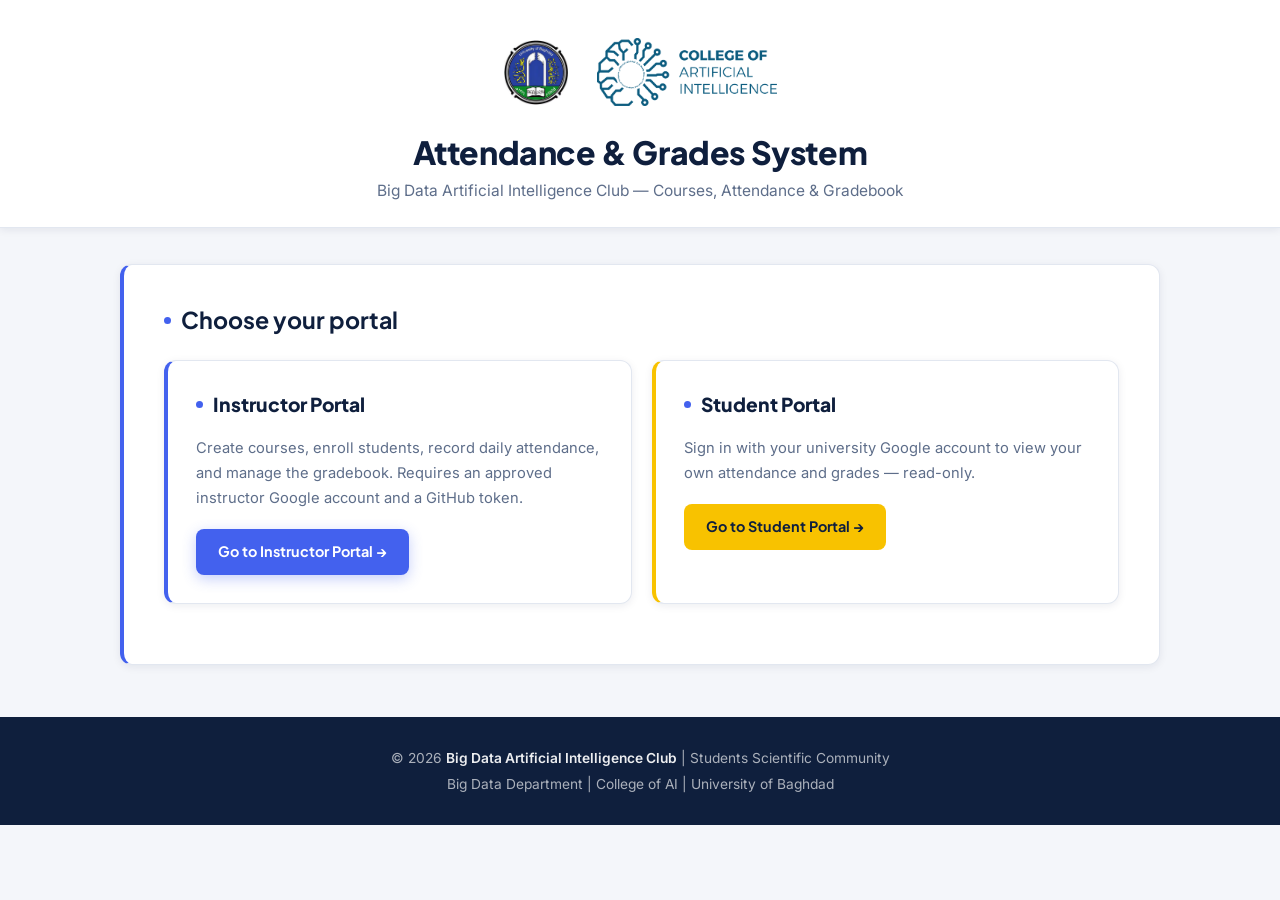
==== commit 1a067581: "Add files via upload" ====
--- a/index.html
+++ b/index.html
@@ -3,13 +3,671 @@
 <head>
   <meta charset="UTF-8">
   <title>Attendance & Grades — Big Data AI Club</title>
-  <link rel="stylesheet" href="style.css">
-  <link rel="stylesheet" href="dashboard.css">
   <link rel="icon" type="image/png" href="favicon.png">
   <meta name="viewport" content="width=device-width, initial-scale=1.0">
   <link rel="preconnect" href="https://fonts.googleapis.com">
   <link rel="preconnect" href="https://fonts.gstatic.com" crossorigin>
   <link href="https://fonts.googleapis.com/css2?family=Plus+Jakarta+Sans:wght@400;600;700;800&family=Inter:wght@400;500;600&display=swap" rel="stylesheet">
+  <style>
+/* =============================================
+   BIG DATA AI CLUB — Modern Responsive CSS
+   Fonts: Plus Jakarta Sans + Inter
+   ============================================= */
+
+@import url('https://fonts.googleapis.com/css2?family=Plus+Jakarta+Sans:wght@400;600;700;800&family=Inter:wght@400;500;600&display=swap');
+
+*, *::before, *::after { box-sizing: border-box; margin: 0; padding: 0; }
+
+:root {
+  --navy:         #0F1F3D;
+  --indigo:       #4361EE;
+  --indigo-light: #6B83F2;
+  --indigo-pale:  #EEF2FF;
+  --gold:         #F8C200;
+  --white:        #FFFFFF;
+  --surface:      #F4F6FA;
+  --card:         #FFFFFF;
+  --border:       #E2E7F0;
+  --text-main:    #1A2340;
+  --text-muted:   #5E6E8A;
+  --shadow-sm:    0 2px 8px rgba(15,31,61,0.08);
+  --shadow-md:    0 6px 24px rgba(15,31,61,0.13);
+  --radius:       12px;
+}
+
+html {
+  font-family: 'Inter', system-ui, sans-serif;
+  font-size: 16px;
+  color: var(--text-main);
+  background: var(--surface);
+  line-height: 1.65;
+  -webkit-font-smoothing: antialiased;
+}
+
+/* ── HEADER ── */
+header {
+  text-align: center;
+  padding: 32px 24px 24px;
+  background: var(--white);
+  border-bottom: 1px solid var(--border);
+  box-shadow: var(--shadow-sm);
+}
+
+.logo-container {
+  display: flex;
+  justify-content: center;
+  align-items: center;
+  gap: 28px;
+  margin-bottom: 14px;
+  flex-wrap: wrap;
+}
+
+.club-logo {
+  height: 68px;
+  max-width: 180px;
+  object-fit: contain;
+  transition: transform 0.25s ease, opacity 0.2s ease;
+}
+.club-logo:hover { transform: scale(1.05); opacity: 0.88; }
+
+header h1 {
+  font-family: 'Plus Jakarta Sans', sans-serif;
+  font-size: 2em;
+  font-weight: 800;
+  color: var(--navy);
+  margin: 0 0 6px;
+  letter-spacing: -0.4px;
+  line-height: 1.2;
+}
+header h1 a { color: inherit; text-decoration: none; }
+
+/* Subtitle — always one line, ellipsis if needed */
+header p {
+  font-size: 0.97em;
+  color: var(--text-muted);
+  white-space: nowrap;
+  overflow: hidden;
+  text-overflow: ellipsis;
+  max-width: 100%;
+  margin: 0 auto;
+}
+
+/* ── NEWS BAR ── */
+.news-bar {
+  background: var(--indigo-pale);
+  border-bottom: 2px solid var(--indigo-light);
+}
+.news-bar-inner {
+  display: flex;
+  align-items: center;
+  max-width: 1040px;
+  margin: 0 auto;
+  padding: 9px 20px;
+  gap: 12px;
+}
+
+.news-label {
+  font-family: 'Plus Jakarta Sans', sans-serif;
+  font-weight: 700;
+  font-size: 0.72em;
+  letter-spacing: 0.1em;
+  text-transform: uppercase;
+  color: var(--white);
+  background: var(--indigo);
+  padding: 3px 11px;
+  border-radius: 20px;
+  white-space: nowrap;
+  flex-shrink: 0;
+}
+
+.news-slider-vertical {
+  position: relative;
+  height: 32px;
+  overflow: hidden;
+  flex: 1;
+  min-width: 0;
+}
+.news-slider-vertical .slide-track {
+  display: flex;
+  flex-direction: column;
+  transition: transform 0.5s cubic-bezier(0.4,0,0.2,1);
+}
+.news-slider-vertical .slide {
+  height: 32px;
+  display: flex;
+  align-items: center;
+  min-width: 0;
+}
+.news-slider-vertical .slide p {
+  margin: 0;
+  font-size: 0.92em;
+  font-weight: 500;
+  color: var(--navy);
+  white-space: nowrap;
+  overflow: hidden;
+  text-overflow: ellipsis;
+}
+
+/* ── NAVIGATION ── */
+nav {
+  display: flex;
+  align-items: center;
+  justify-content: center;
+  flex-wrap: wrap;
+  background: var(--navy);
+  padding: 0 16px;
+  box-shadow: 0 4px 16px rgba(15,31,61,0.2);
+  position: sticky;
+  top: 0;
+  z-index: 100;
+}
+
+.nav-toggle {
+  display: none;
+  background: none;
+  border: none;
+  cursor: pointer;
+  padding: 16px 4px;
+  flex-direction: column;
+  gap: 5px;
+  margin-left: auto;
+}
+.nav-toggle span {
+  display: block;
+  width: 22px;
+  height: 2px;
+  background: var(--white);
+  border-radius: 2px;
+  transition: all 0.25s ease;
+}
+
+.nav-links {
+  display: flex;
+  flex-wrap: wrap;
+  align-items: center;
+  justify-content: center;
+}
+
+nav a, nav .dropbtn {
+  color: rgba(255,255,255,0.85);
+  text-decoration: none;
+  padding: 15px 14px;
+  font-size: 0.88em;
+  font-weight: 600;
+  letter-spacing: 0.02em;
+  transition: color 0.18s, background 0.18s;
+  position: relative;
+  display: inline-block;
+  background: none;
+  border: none;
+  cursor: pointer;
+  white-space: nowrap;
+  font-family: inherit;
+}
+
+nav a::after {
+  content: '';
+  position: absolute;
+  bottom: 8px; left: 14px; right: 14px;
+  height: 2px;
+  background: var(--gold);
+  border-radius: 2px;
+  transform: scaleX(0);
+  transition: transform 0.22s ease;
+}
+nav a:hover { color: var(--white); background: rgba(255,255,255,0.08); border-radius: 6px; }
+nav a:hover::after { transform: scaleX(1); }
+nav .dropbtn:hover { color: var(--white); background: rgba(255,255,255,0.08); border-radius: 6px; }
+
+/* ── DROPDOWN ── */
+.dropdown { position: relative; }
+
+/* invisible padding bridge — mouse never leaves the element */
+.dropdown-content {
+  display: none;
+  position: absolute;
+  top: 100%;
+  left: 0;
+  padding-top: 6px;
+  min-width: 200px;
+  z-index: 200;
+}
+
+.dropdown-content-inner {
+  background: var(--white);
+  border-radius: 10px;
+  overflow: hidden;
+  box-shadow: 0 12px 32px rgba(15,31,61,0.18);
+  border: 1px solid var(--border);
+}
+
+.dropdown-content a {
+  display: block;
+  padding: 11px 18px;
+  color: var(--text-main);
+  font-size: 0.88em;
+  font-weight: 500;
+  transition: background 0.15s, color 0.15s, border-color 0.15s;
+  border-left: 3px solid transparent;
+  text-decoration: none;
+}
+.dropdown-content a::after { display: none; }
+.dropdown-content a:hover {
+  background: var(--indigo-pale);
+  color: var(--indigo);
+  border-left-color: var(--indigo);
+}
+.dropdown:hover .dropdown-content { display: block; }
+
+/* ── SECTIONS ── */
+section {
+  max-width: 1040px;
+  margin: 36px auto;
+  padding: 36px 40px;
+  background: var(--card);
+  border-radius: var(--radius);
+  box-shadow: var(--shadow-sm);
+  border: 1px solid var(--border);
+  border-left: 4px solid var(--indigo);
+  transition: box-shadow 0.25s;
+}
+section:hover { box-shadow: var(--shadow-md); }
+
+section h2 {
+  font-family: 'Plus Jakarta Sans', sans-serif;
+  font-size: 1.45em;
+  font-weight: 700;
+  color: var(--navy);
+  margin: 0 0 16px;
+  display: flex;
+  align-items: center;
+  gap: 10px;
+}
+section h2::before {
+  content: '';
+  display: inline-block;
+  width: 7px; height: 7px;
+  background: var(--indigo);
+  border-radius: 50%;
+  flex-shrink: 0;
+}
+
+section p { color: var(--text-main); line-height: 1.75; }
+
+section ul {
+  list-style: none;
+  padding: 0; margin: 0;
+  display: flex;
+  flex-direction: column;
+  gap: 10px;
+}
+section ul li {
+  font-size: 0.96em;
+  padding: 12px 16px;
+  background: var(--surface);
+  border-radius: 8px;
+  border-left: 3px solid var(--indigo-light);
+  transition: background 0.18s;
+  line-height: 1.5;
+}
+section ul li:hover { background: var(--indigo-pale); }
+
+/* Named section variants */
+#mission { background: linear-gradient(135deg, #F0F4FF 0%, #FAFBFF 100%); }
+#announcements { border-left-color: var(--gold); }
+#announcements h2::before { background: var(--gold); }
+
+/* Empty state for activity pages */
+.empty-state {
+  text-align: center;
+  padding: 40px 20px;
+  color: var(--text-muted);
+}
+.empty-state svg { margin-bottom: 14px; opacity: 0.35; }
+.empty-state p { font-size: 0.97em; }
+
+/* ── FORMS ── */
+form {
+  display: flex;
+  flex-direction: column;
+  gap: 16px;
+  max-width: 600px;
+  margin-top: 8px;
+}
+
+form label {
+  display: flex;
+  flex-direction: column;
+  gap: 6px;
+  font-size: 0.88em;
+  font-weight: 600;
+  color: var(--navy);
+}
+
+form input[type="text"],
+form input[type="email"],
+form textarea,
+form select {
+  font-family: 'Inter', sans-serif;
+  font-size: 0.95em;
+  color: var(--text-main);
+  background: var(--white);
+  border: 1.5px solid var(--border);
+  border-radius: 8px;
+  padding: 11px 14px;
+  width: 100%;
+  outline: none;
+  transition: border-color 0.2s, box-shadow 0.2s;
+  appearance: none;
+  -webkit-appearance: none;
+}
+form input:focus, form textarea:focus, form select:focus {
+  border-color: var(--indigo);
+  box-shadow: 0 0 0 3px rgba(67,97,238,0.12);
+}
+form input::placeholder, form textarea::placeholder { color: #B0BCD0; }
+form textarea { min-height: 130px; resize: vertical; line-height: 1.6; }
+form select {
+  background-image: url("data:image/svg+xml,%3Csvg xmlns='http://www.w3.org/2000/svg' width='12' height='8' viewBox='0 0 12 8'%3E%3Cpath d='M1 1l5 5 5-5' stroke='%235E6E8A' stroke-width='1.5' fill='none' stroke-linecap='round'/%3E%3C/svg%3E");
+  background-repeat: no-repeat;
+  background-position: right 14px center;
+  padding-right: 38px;
+  cursor: pointer;
+}
+form input[type="file"] {
+  padding: 10px 14px;
+  background: var(--surface);
+  border: 1.5px dashed var(--border);
+  border-radius: 8px;
+  cursor: pointer;
+  font-size: 0.88em;
+  color: var(--text-muted);
+  transition: border-color 0.2s, background 0.2s;
+}
+form input[type="file"]:hover { border-color: var(--indigo); background: var(--indigo-pale); }
+
+form button[type="submit"],
+form input[type="submit"] {
+  font-family: 'Plus Jakarta Sans', sans-serif;
+  font-size: 0.95em;
+  font-weight: 700;
+  color: var(--white);
+  background: var(--indigo);
+  border: none;
+  border-radius: 8px;
+  padding: 13px 32px;
+  cursor: pointer;
+  align-self: flex-start;
+  box-shadow: 0 4px 14px rgba(67,97,238,0.3);
+  transition: background 0.2s, transform 0.15s, box-shadow 0.2s;
+  letter-spacing: 0.02em;
+}
+form button[type="submit"]:hover,
+form input[type="submit"]:hover {
+  background: #3350D0;
+  transform: translateY(-1px);
+  box-shadow: 0 6px 20px rgba(67,97,238,0.38);
+}
+form button[type="submit"]:active { transform: translateY(0); }
+
+/* ── FOOTER ── */
+footer {
+  text-align: center;
+  padding: 28px 24px;
+  background: var(--navy);
+  color: rgba(255,255,255,0.65);
+  font-size: 0.86em;
+  margin-top: 52px;
+  line-height: 1.9;
+}
+footer strong { color: rgba(255,255,255,0.92); font-weight: 600; }
+
+/* ── RESPONSIVE: Tablet ── */
+@media (max-width: 900px) {
+  section { margin: 24px 20px; padding: 28px 26px; }
+  header h1 { font-size: 1.7em; }
+}
+
+/* ── RESPONSIVE: Mobile ── */
+@media (max-width: 768px) {
+  header { padding: 24px 20px 18px; }
+  header h1 { font-size: 1.35em; }
+  header p { font-size: 0.85em; }
+  .club-logo { height: 52px; max-width: 130px; }
+  .logo-container { gap: 16px; margin-bottom: 10px; }
+
+  .nav-toggle { display: flex; }
+
+  nav {
+    flex-direction: column;
+    flex-wrap: nowrap;
+    padding: 0;
+    justify-content: flex-start;
+  }
+  .nav-links {
+    display: none;
+    flex-direction: column;
+    align-items: stretch;
+    width: 100%;
+    border-top: 1px solid rgba(255,255,255,0.1);
+  }
+  .nav-links.open { display: flex; }
+
+  nav a, nav .dropbtn {
+    width: 100%;
+    text-align: left;
+    padding: 13px 20px;
+    border-bottom: 1px solid rgba(255,255,255,0.07);
+    border-radius: 0;
+    font-size: 0.93em;
+  }
+  nav a::after { display: none; }
+
+  /* Mobile dropdown inline */
+  .dropdown-content {
+    position: static;
+    display: none;
+    padding-top: 0;
+  }
+  .dropdown-content-inner {
+    background: rgba(0,0,0,0.18);
+    border-radius: 0;
+    box-shadow: none;
+    border: none;
+  }
+  .dropdown.open .dropdown-content { display: block; }
+  .dropdown-content a {
+    color: rgba(255,255,255,0.8);
+    background: transparent;
+    border-left: none;
+    padding-left: 36px;
+    font-size: 0.88em;
+  }
+  .dropdown-content a:hover { background: rgba(255,255,255,0.08); color: var(--white); border-left-color: transparent; }
+
+  .news-bar-inner { flex-direction: row; padding: 8px 14px; gap: 10px; }
+  .news-slider-vertical { height: 28px; }
+  .news-slider-vertical .slide { height: 28px; }
+  .news-slider-vertical .slide p { font-size: 0.85em; }
+
+  section { margin: 16px 12px; padding: 22px 18px; }
+  section h2 { font-size: 1.2em; }
+
+  form button[type="submit"],
+  form input[type="submit"] { width: 100%; text-align: center; align-self: stretch; }
+}
+
+/* ── RESPONSIVE: Small Mobile ── */
+@media (max-width: 480px) {
+  header h1 { font-size: 1.15em; }
+  header p { font-size: 0.8em; }
+  .club-logo { height: 44px; max-width: 100px; }
+  .logo-container { gap: 12px; }
+  section { margin: 10px 8px; padding: 16px 14px; }
+  section h2 { font-size: 1.05em; }
+  footer { font-size: 0.78em; padding: 22px 16px; }
+}
+
+/* ── ACCESSIBILITY ── */
+a:focus-visible, button:focus-visible,
+input:focus-visible, select:focus-visible, textarea:focus-visible {
+  outline: 2px solid var(--gold);
+  outline-offset: 3px;
+  border-radius: 4px;
+}
+@media (prefers-reduced-motion: reduce) {
+  *, *::before, *::after { transition: none !important; animation: none !important; }
+}
+/* =============================================
+   DASHBOARD EXTRAS — built on the club's design tokens
+   (navy / indigo / gold — Plus Jakarta Sans + Inter)
+   ============================================= */
+
+/* ── Auth top bar (identical pattern to club site) ── */
+.auth-topbar {
+  background: var(--navy);
+  padding: 8px 24px;
+  display: flex;
+  align-items: center;
+  justify-content: flex-end;
+  gap: 10px;
+  font-size: 0.82em;
+  min-height: 38px;
+}
+.auth-topbar .not-signed { display: flex; align-items: center; gap: 8px; color: rgba(255,255,255,0.55); }
+.auth-topbar .signed-in { display: none; align-items: center; gap: 10px; }
+.tb-signin-btn {
+  background: rgba(255,255,255,0.12);
+  border: 1px solid rgba(255,255,255,0.25);
+  border-radius: 6px;
+  color: rgba(255,255,255,0.9);
+  padding: 4px 12px;
+  cursor: pointer;
+  font-size: 0.85em;
+  font-family: inherit;
+  display: inline-flex;
+  align-items: center;
+  gap: 6px;
+  transition: background 0.18s, border-color 0.18s;
+}
+.tb-signin-btn:hover { background: rgba(255,255,255,0.22); border-color: rgba(255,255,255,0.4); }
+.tb-signin-btn img { width: 14px; height: 14px; }
+.auth-topbar img.avatar { width: 26px; height: 26px; border-radius: 50%; border: 1.5px solid rgba(255,255,255,0.35); }
+.auth-topbar .tb-name { color: rgba(255,255,255,0.92); font-weight: 600; }
+.auth-topbar .tb-role { font-size: 0.78em; font-weight: 700; padding: 2px 9px; border-radius: 20px; letter-spacing: 0.05em; }
+.tb-signout {
+  background: rgba(255,255,255,0.1); border: 1px solid rgba(255,255,255,0.2);
+  border-radius: 5px; color: rgba(255,255,255,0.75); padding: 3px 10px; cursor: pointer;
+  font-size: 0.82em; font-family: inherit; transition: background 0.18s, color 0.18s;
+}
+.tb-signout:hover { background: rgba(255,255,255,0.22); color: #fff; }
+
+.tb-popup-overlay {
+  display: none; position: fixed; inset: 0; background: rgba(10,16,32,0.6); z-index: 9998;
+  align-items: flex-start; justify-content: flex-end; padding-top: 42px; padding-right: 24px;
+}
+.tb-popup-overlay.open { display: flex; }
+.tb-popup { background: #fff; border-radius: 12px; padding: 28px 28px 24px; width: 300px; box-shadow: 0 12px 40px rgba(0,0,0,0.25); text-align: center; animation: popIn 0.2s ease; position: relative; }
+@keyframes popIn { from { opacity:0; transform:translateY(-8px); } to { opacity:1; transform:translateY(0); } }
+.tb-popup h3 { font-family: 'Plus Jakarta Sans', sans-serif; font-size: 1em; font-weight: 800; color: var(--navy); margin-bottom: 6px; }
+.tb-popup p { font-size: 0.82em; color: var(--text-muted); margin-bottom: 18px; line-height: 1.5; }
+.tb-google-btn {
+  display: inline-flex; align-items: center; gap: 10px; background: #fff; border: 1.5px solid var(--border);
+  border-radius: 8px; padding: 10px 20px; font-family: 'Plus Jakarta Sans', sans-serif;
+  font-size: 0.92em; font-weight: 600; color: var(--text-main); cursor: pointer; width: 100%; justify-content: center;
+  transition: box-shadow 0.2s, border-color 0.2s;
+}
+.tb-google-btn:hover { box-shadow: 0 4px 14px rgba(0,0,0,0.1); border-color: #aaa; }
+.tb-google-btn img { width: 18px; height: 18px; }
+.tb-popup-close { position: absolute; top: 10px; right: 14px; background: none; border: none; font-size: 1.3em; cursor: pointer; color: #888; line-height: 1; }
+.tb-spinner { display: none; width: 28px; height: 28px; border: 3px solid var(--border); border-top-color: var(--indigo); border-radius: 50%; animation: spin 0.8s linear infinite; margin: 12px auto; }
+@keyframes spin { to { transform: rotate(360deg); } }
+
+.center-modal { display:none; position:fixed; inset:0; background:rgba(10,16,32,0.85); z-index:99999; align-items:center; justify-content:center; padding:20px; }
+.center-modal.open { display:flex; }
+.center-modal-box { background:#fff; border-radius:14px; max-width:420px; width:100%; padding:36px 32px; text-align:center; box-shadow:0 20px 60px rgba(0,0,0,0.3); animation:popIn 0.25s ease; }
+
+/* ── Dashboard shell ── */
+.dash-main { max-width: 1180px; margin: 0 auto; padding: 28px 20px 60px; }
+
+.stats-grid { display:grid; grid-template-columns:repeat(auto-fit,minmax(200px,1fr)); gap:16px; margin-bottom: 24px; }
+.stat-card {
+  background: var(--card); border: 1px solid var(--border); border-radius: var(--radius);
+  box-shadow: var(--shadow-sm); padding: 20px; display:flex; align-items:center; gap:14px;
+  border-left: 4px solid var(--indigo);
+}
+.stat-icon { font-size: 1.6em; width:48px; height:48px; display:flex; align-items:center; justify-content:center; border-radius:12px; background:var(--indigo-pale); flex-shrink:0; }
+.stat-card h3 { font-family:'Plus Jakarta Sans',sans-serif; font-size:1.5em; font-weight:800; color:var(--navy); margin:0; }
+.stat-card p { font-size:0.85em; color:var(--text-muted); margin:0; }
+
+.tabs-row { display:flex; gap:8px; flex-wrap:wrap; margin-bottom:20px; }
+.tab-btn {
+  font-family:'Plus Jakarta Sans',sans-serif; font-size:0.9em; font-weight:700;
+  padding:10px 20px; border-radius:8px; border:1.5px solid var(--border);
+  background:var(--white); color:var(--text-muted); cursor:pointer; transition:all .18s;
+}
+.tab-btn:hover { border-color:var(--indigo); color:var(--indigo); }
+.tab-btn.active { background:var(--navy); border-color:var(--navy); color:#fff; }
+
+.dash-panel { background:var(--card); border:1px solid var(--border); border-radius:var(--radius); box-shadow:var(--shadow-sm); padding:28px; margin-bottom:24px; border-left:4px solid var(--indigo); }
+.dash-panel h2 { font-family:'Plus Jakarta Sans',sans-serif; font-size:1.2em; font-weight:800; color:var(--navy); margin:0 0 16px; display:flex; align-items:center; gap:10px; }
+.dash-panel h2::before { content:''; width:7px; height:7px; background:var(--indigo); border-radius:50%; flex-shrink:0; }
+
+.grid-2 { display:grid; grid-template-columns:1fr 1fr; gap:20px; }
+@media(max-width:860px){ .grid-2 { grid-template-columns:1fr; } }
+
+.field-row { display:grid; grid-template-columns:1fr 1fr; gap:12px; margin-bottom:12px; }
+@media(max-width:560px){ .field-row { grid-template-columns:1fr; } }
+
+.dash-panel input, .dash-panel select {
+  font-family:'Inter',sans-serif; font-size:0.92em; color:var(--text-main); background:#fff;
+  border:1.5px solid var(--border); border-radius:8px; padding:10px 12px; width:100%; outline:none;
+  transition:border-color .2s, box-shadow .2s;
+}
+.dash-panel input:focus, .dash-panel select:focus { border-color:var(--indigo); box-shadow:0 0 0 3px rgba(67,97,238,0.12); }
+.dash-panel label { display:block; font-size:0.82em; font-weight:600; color:var(--navy); margin-bottom:6px; }
+
+.btn { font-family:'Plus Jakarta Sans',sans-serif; font-weight:700; font-size:0.9em; border:none; border-radius:8px; padding:11px 22px; cursor:pointer; transition:background .2s, transform .15s, box-shadow .2s; }
+.btn-primary { color:#fff; background:var(--indigo); box-shadow:0 4px 14px rgba(67,97,238,0.3); }
+.btn-primary:hover { background:#3350D0; transform:translateY(-1px); }
+.btn-gold { color:var(--navy); background:var(--gold); }
+.btn-gold:hover { transform:translateY(-1px); }
+.btn-danger { color:#fff; background:#C62828; }
+.btn-danger:hover { background:#B71C1C; }
+.btn-ghost { color:var(--navy); background:var(--surface); border:1.5px solid var(--border); }
+.btn-ghost:hover { border-color:var(--indigo); color:var(--indigo); }
+.btn-sm { padding:6px 12px; font-size:0.8em; }
+
+.badge-role { display:inline-block; font-size:0.72em; font-weight:700; padding:3px 10px; border-radius:20px; letter-spacing:0.05em; }
+.badge-admin { background:#1A2340; color:var(--gold); border:1px solid var(--gold); }
+.badge-professor { background:#FFF8EC; color:#9a6f00; }
+.badge-student { background:var(--indigo-pale); color:var(--indigo); }
+
+/* ── Excel-style tables ── */
+.table-wrap { overflow-x:auto; border:1px solid var(--border); border-radius:10px; }
+table.grid-table { width:100%; border-collapse:collapse; font-size:0.86em; min-width:520px; }
+table.grid-table th, table.grid-table td { padding:9px 12px; border-bottom:1px solid var(--border); text-align:left; white-space:nowrap; }
+table.grid-table thead th { background:var(--surface); color:var(--navy); font-family:'Plus Jakarta Sans',sans-serif; font-weight:700; font-size:0.82em; position:sticky; top:0; }
+table.grid-table tbody tr:hover { background:var(--indigo-pale); }
+table.grid-table td.sticky-col { position:sticky; left:0; background:#fff; font-weight:600; }
+table.grid-table select, table.grid-table input { padding:6px 8px; font-size:0.85em; border:1.5px solid var(--border); border-radius:6px; width:100%; min-width:90px; }
+
+.status-present { color:#2E7D32; font-weight:700; }
+.status-absent { color:#C62828; font-weight:700; }
+.status-late { color:#9a6f00; font-weight:700; }
+
+.status-msg { font-family:'Inter',sans-serif; font-size:0.85em; margin-top:10px; min-height:18px; }
+.status-msg.ok { color:#2E7D32; }
+.status-msg.err { color:#C62828; }
+
+.empty-hint { text-align:center; padding:30px 16px; color:var(--text-muted); font-size:0.9em; }
+
+.access-gate { max-width:440px; margin:80px auto; text-align:center; padding:0 20px; }
+.access-gate img.club-logo-lg { height:70px; margin-bottom:18px; }
+.access-gate h1 { font-family:'Plus Jakarta Sans',sans-serif; font-size:1.5em; font-weight:800; color:var(--navy); margin-bottom:8px; }
+.access-gate p.sub { color:var(--text-muted); font-size:0.95em; margin-bottom:26px; }
+
+  </style>
 </head>
 <body>
   <header>
@@ -32,7 +690,7 @@
         <h2 style="border:none;">Instructor Portal</h2>
         <p style="color:var(--text-muted); font-size:0.92em; margin-bottom:18px; line-height:1.7;">
           Create courses, enroll students, record daily attendance, and manage the gradebook.
-          Requires an approved instructor Google account.
+          Requires an approved instructor Google account and a GitHub token.
         </p>
         <a href="teacher.html" class="btn btn-primary" style="text-decoration:none; display:inline-block;">Go to Instructor Portal →</a>
       </div>
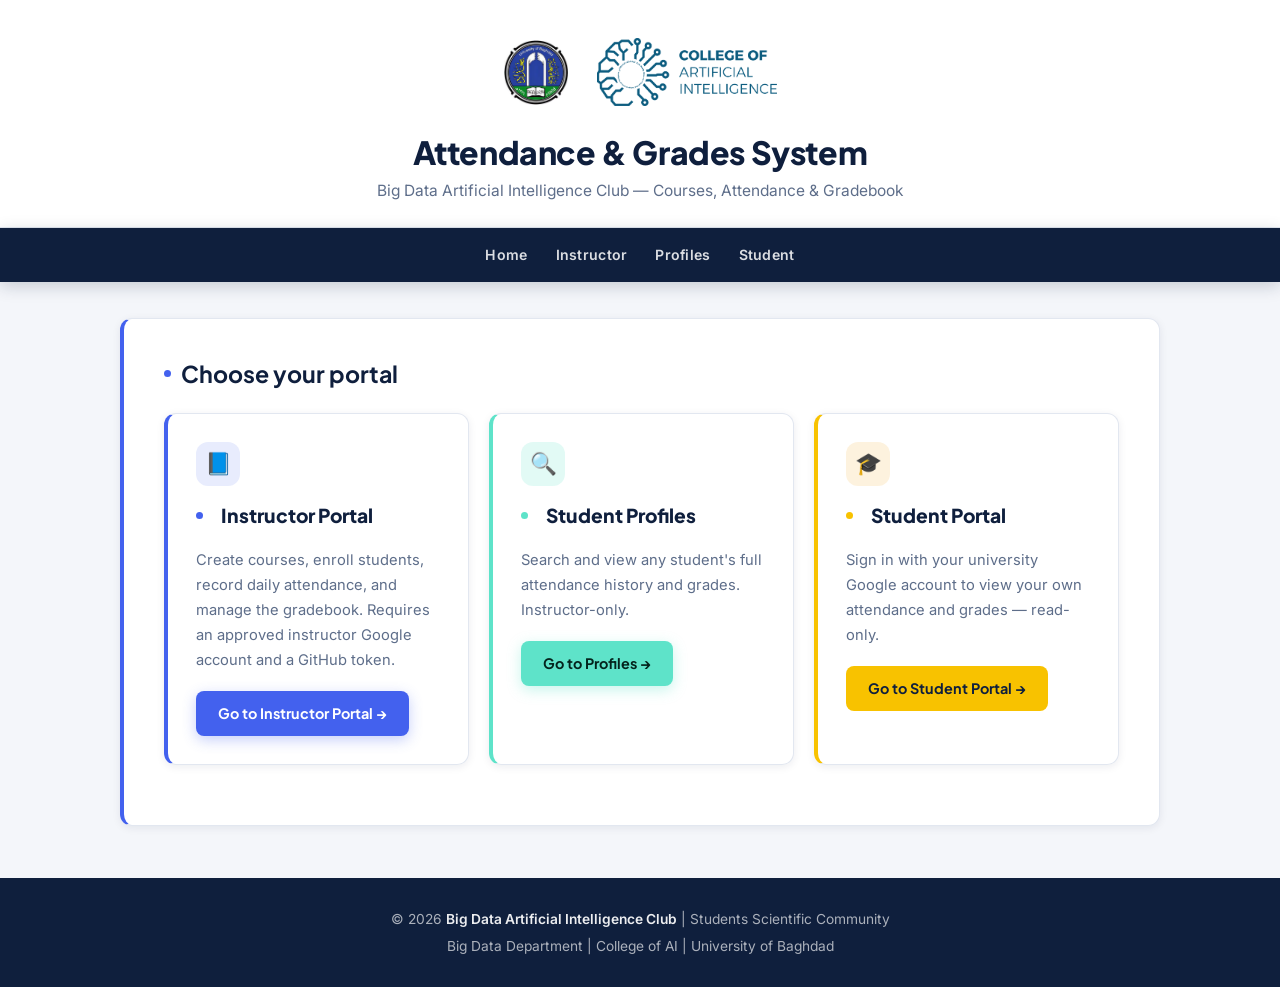
==== commit 0fcd6aa7: "Add files via upload" ====
--- a/index.html
+++ b/index.html
@@ -612,6 +612,10 @@
 .dash-panel { background:var(--card); border:1px solid var(--border); border-radius:var(--radius); box-shadow:var(--shadow-sm); padding:28px; margin-bottom:24px; border-left:4px solid var(--indigo); }
 .dash-panel h2 { font-family:'Plus Jakarta Sans',sans-serif; font-size:1.2em; font-weight:800; color:var(--navy); margin:0 0 16px; display:flex; align-items:center; gap:10px; }
 .dash-panel h2::before { content:''; width:7px; height:7px; background:var(--indigo); border-radius:50%; flex-shrink:0; }
+.portal-card { transition:transform .2s ease, box-shadow .2s ease; }
+.portal-card:hover { transform:translateY(-4px); box-shadow:0 12px 28px rgba(15,23,42,0.12); }
+.portal-icon { width:44px; height:44px; border-radius:12px; display:flex; align-items:center; justify-content:center; font-size:1.35em; margin-bottom:14px; }
+.dash-panel h2.custom-bullet::before { display:none; }
 
 .grid-2 { display:grid; grid-template-columns:1fr 1fr; gap:20px; }
 @media(max-width:860px){ .grid-2 { grid-template-columns:1fr; } }
@@ -630,6 +634,8 @@
 .btn { font-family:'Plus Jakarta Sans',sans-serif; font-weight:700; font-size:0.9em; border:none; border-radius:8px; padding:11px 22px; cursor:pointer; transition:background .2s, transform .15s, box-shadow .2s; }
 .btn-primary { color:#fff; background:var(--indigo); box-shadow:0 4px 14px rgba(67,97,238,0.3); }
 .btn-primary:hover { background:#3350D0; transform:translateY(-1px); }
+.btn-teal { color:#04241d; background:#5ee3c9; box-shadow:0 4px 14px rgba(94,227,201,0.35); }
+.btn-teal:hover { background:#46d4b8; transform:translateY(-1px); }
 .btn-gold { color:var(--navy); background:var(--gold); }
 .btn-gold:hover { transform:translateY(-1px); }
 .btn-danger { color:#fff; background:#C62828; }
@@ -683,19 +689,38 @@
     <p>Big Data Artificial Intelligence Club — Courses, Attendance &amp; Gradebook</p>
   </header>
 
+  <nav>
+    <div class="nav-links">
+      <a href="index.html">Home</a>
+      <a href="teacher.html">Instructor</a>
+      <a href="profiles.html">Profiles</a>
+      <a href="student.html">Student</a>
+    </div>
+  </nav>
+
   <section>
     <h2>Choose your portal</h2>
-    <div class="grid-2" style="margin-top:20px;">
-      <div class="dash-panel" style="border-left-color:var(--indigo);">
-        <h2 style="border:none;">Instructor Portal</h2>
+    <div class="grid-2" style="margin-top:20px; grid-template-columns:repeat(3,1fr);">
+      <div class="dash-panel portal-card" style="border-left-color:var(--indigo);">
+        <div class="portal-icon" style="background:rgba(67,97,238,0.12); color:var(--indigo);">📘</div>
+        <h2 class="custom-bullet" style="border:none;"><span style="display:inline-block;width:7px;height:7px;border-radius:50%;background:var(--indigo);margin-inline-end:8px;"></span>Instructor Portal</h2>
         <p style="color:var(--text-muted); font-size:0.92em; margin-bottom:18px; line-height:1.7;">
           Create courses, enroll students, record daily attendance, and manage the gradebook.
           Requires an approved instructor Google account and a GitHub token.
         </p>
         <a href="teacher.html" class="btn btn-primary" style="text-decoration:none; display:inline-block;">Go to Instructor Portal →</a>
       </div>
-      <div class="dash-panel" style="border-left-color:var(--gold);">
-        <h2 style="border:none;">Student Portal</h2>
+      <div class="dash-panel portal-card" style="border-left-color:#5ee3c9;">
+        <div class="portal-icon" style="background:rgba(94,227,201,0.18); color:#0f9c82;">🔍</div>
+        <h2 class="custom-bullet" style="border:none;"><span style="display:inline-block;width:7px;height:7px;border-radius:50%;background:#5ee3c9;margin-inline-end:8px;"></span>Student Profiles</h2>
+        <p style="color:var(--text-muted); font-size:0.92em; margin-bottom:18px; line-height:1.7;">
+          Search and view any student's full attendance history and grades. Instructor-only.
+        </p>
+        <a href="profiles.html" class="btn btn-teal" style="text-decoration:none; display:inline-block;">Go to Profiles →</a>
+      </div>
+      <div class="dash-panel portal-card" style="border-left-color:var(--gold);">
+        <div class="portal-icon" style="background:rgba(242,184,75,0.18); color:#9a6f00;">🎓</div>
+        <h2 class="custom-bullet" style="border:none;"><span style="display:inline-block;width:7px;height:7px;border-radius:50%;background:var(--gold);margin-inline-end:8px;"></span>Student Portal</h2>
         <p style="color:var(--text-muted); font-size:0.92em; margin-bottom:18px; line-height:1.7;">
           Sign in with your university Google account to view your own attendance and grades — read-only.
         </p>
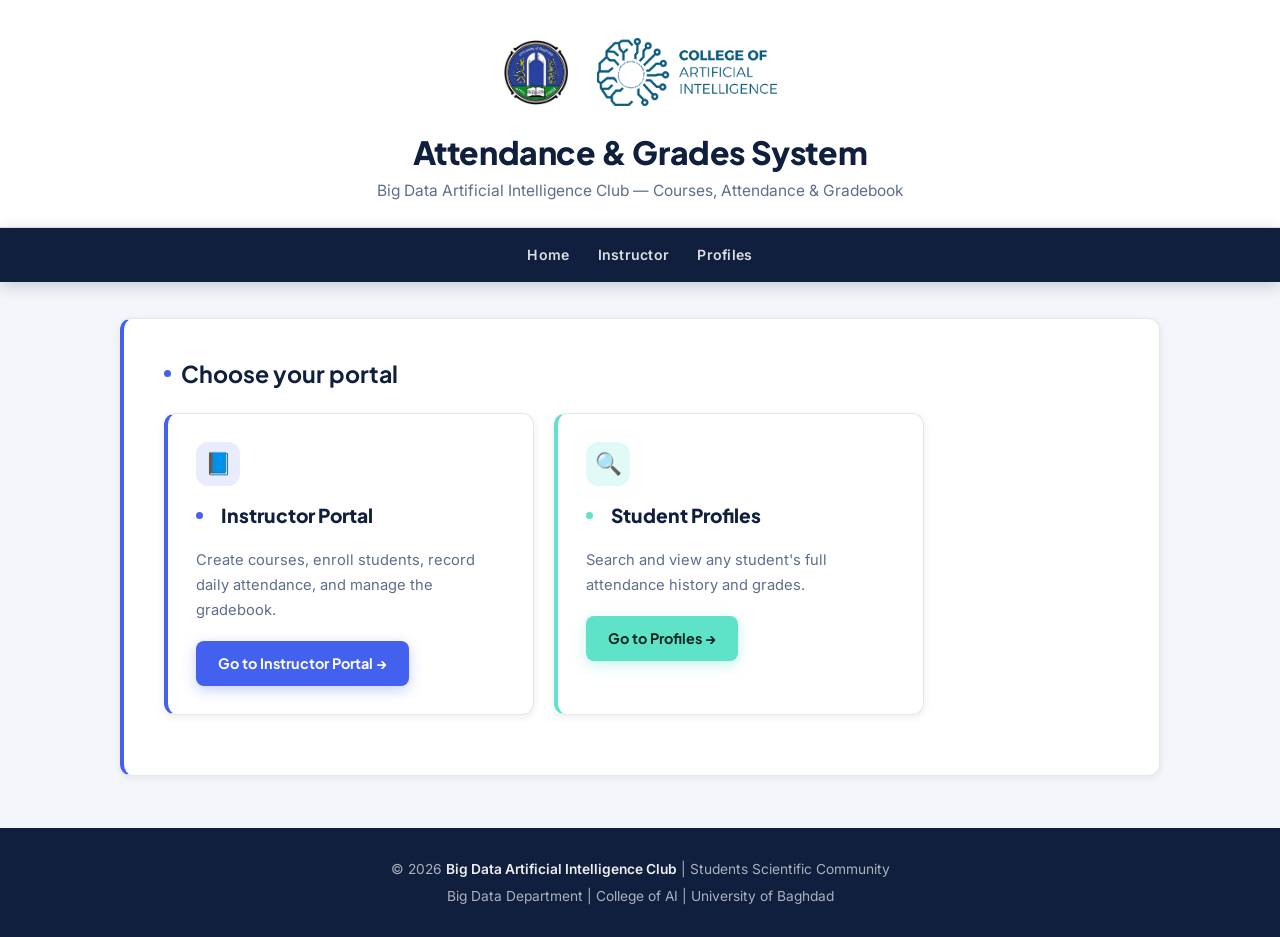
==== commit 8a835517: "Add files via upload" ====
--- a/index.html
+++ b/index.html
@@ -694,19 +694,17 @@
       <a href="index.html">Home</a>
       <a href="teacher.html">Instructor</a>
       <a href="profiles.html">Profiles</a>
-      <a href="student.html">Student</a>
     </div>
   </nav>
 
   <section>
     <h2>Choose your portal</h2>
-    <div class="grid-2" style="margin-top:20px; grid-template-columns:repeat(3,1fr);">
+    <div class="grid-2" style="margin-top:20px; grid-template-columns:repeat(2,1fr); max-width:760px;">
       <div class="dash-panel portal-card" style="border-left-color:var(--indigo);">
         <div class="portal-icon" style="background:rgba(67,97,238,0.12); color:var(--indigo);">📘</div>
         <h2 class="custom-bullet" style="border:none;"><span style="display:inline-block;width:7px;height:7px;border-radius:50%;background:var(--indigo);margin-inline-end:8px;"></span>Instructor Portal</h2>
         <p style="color:var(--text-muted); font-size:0.92em; margin-bottom:18px; line-height:1.7;">
           Create courses, enroll students, record daily attendance, and manage the gradebook.
-          Requires an approved instructor Google account and a GitHub token.
         </p>
         <a href="teacher.html" class="btn btn-primary" style="text-decoration:none; display:inline-block;">Go to Instructor Portal →</a>
       </div>
@@ -714,17 +712,9 @@
         <div class="portal-icon" style="background:rgba(94,227,201,0.18); color:#0f9c82;">🔍</div>
         <h2 class="custom-bullet" style="border:none;"><span style="display:inline-block;width:7px;height:7px;border-radius:50%;background:#5ee3c9;margin-inline-end:8px;"></span>Student Profiles</h2>
         <p style="color:var(--text-muted); font-size:0.92em; margin-bottom:18px; line-height:1.7;">
-          Search and view any student's full attendance history and grades. Instructor-only.
+          Search and view any student's full attendance history and grades.
         </p>
         <a href="profiles.html" class="btn btn-teal" style="text-decoration:none; display:inline-block;">Go to Profiles →</a>
-      </div>
-      <div class="dash-panel portal-card" style="border-left-color:var(--gold);">
-        <div class="portal-icon" style="background:rgba(242,184,75,0.18); color:#9a6f00;">🎓</div>
-        <h2 class="custom-bullet" style="border:none;"><span style="display:inline-block;width:7px;height:7px;border-radius:50%;background:var(--gold);margin-inline-end:8px;"></span>Student Portal</h2>
-        <p style="color:var(--text-muted); font-size:0.92em; margin-bottom:18px; line-height:1.7;">
-          Sign in with your university Google account to view your own attendance and grades — read-only.
-        </p>
-        <a href="student.html" class="btn btn-gold" style="text-decoration:none; display:inline-block;">Go to Student Portal →</a>
       </div>
     </div>
   </section>
